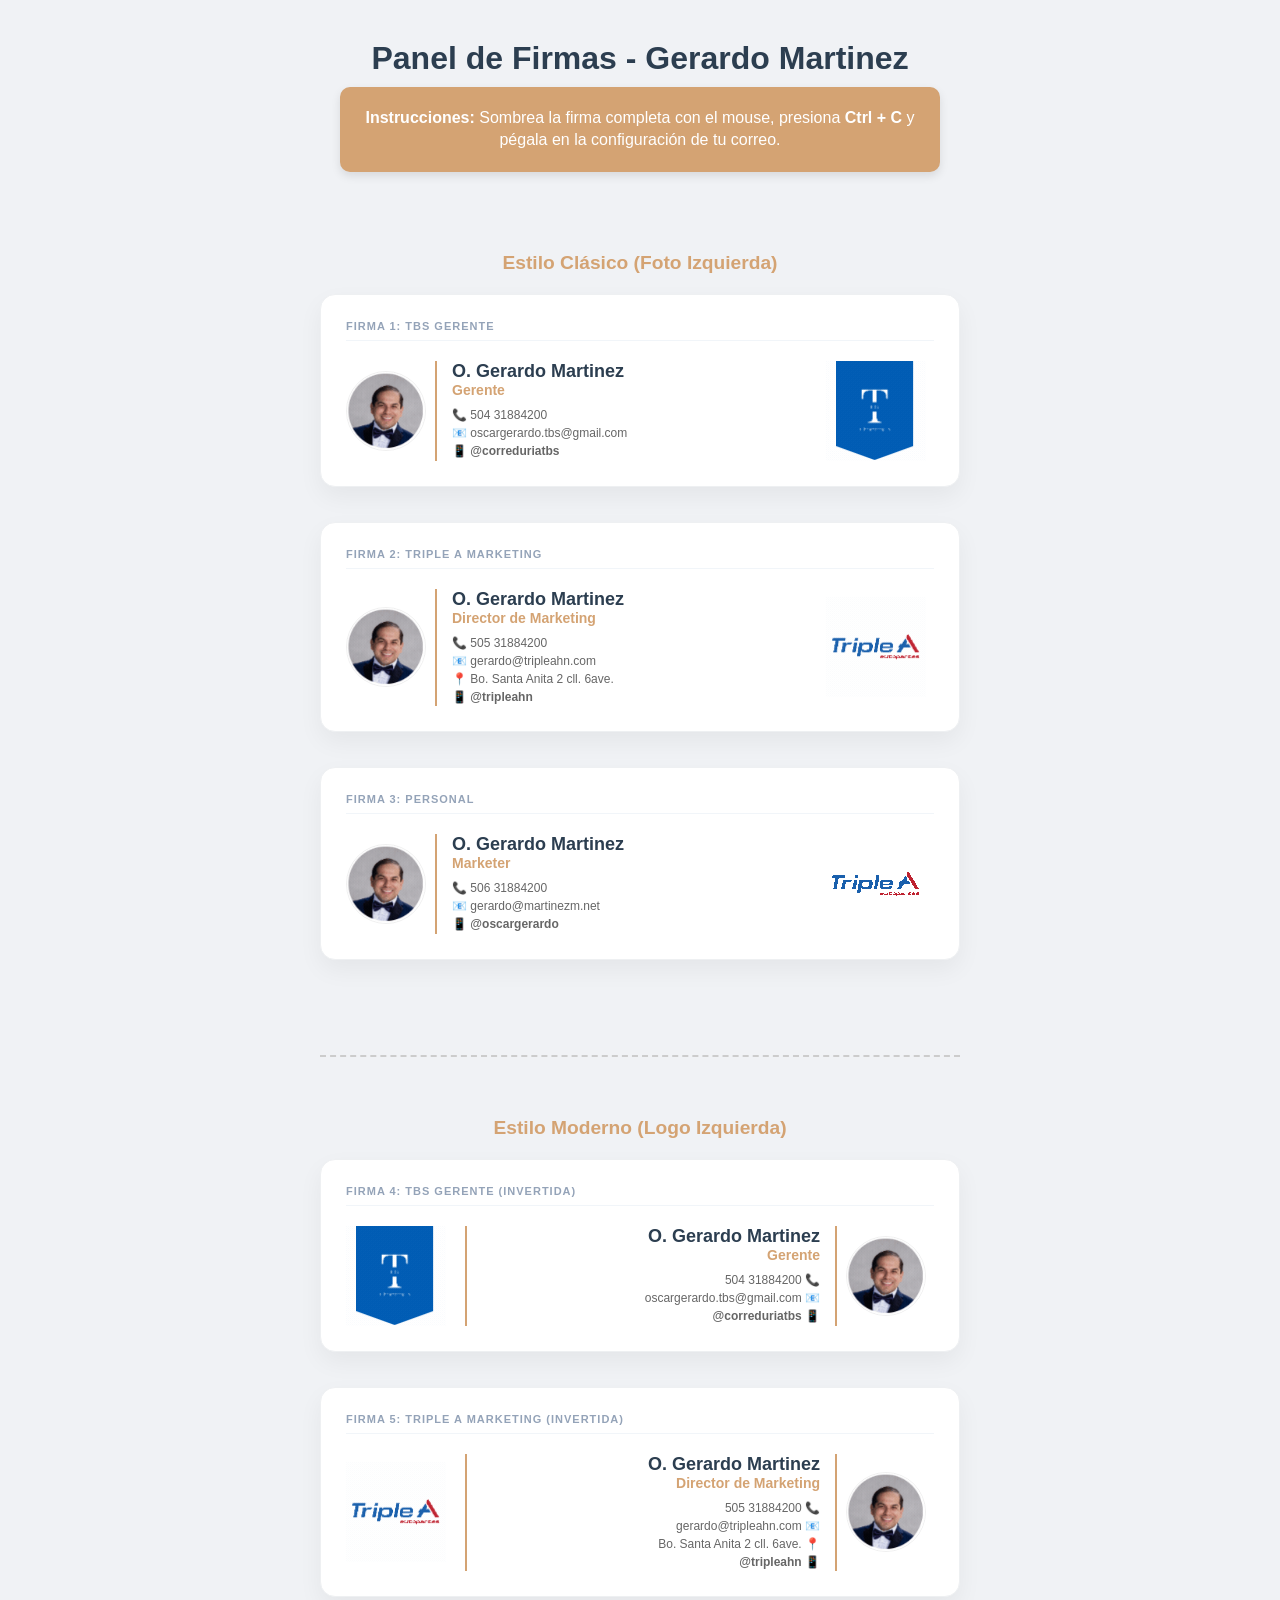
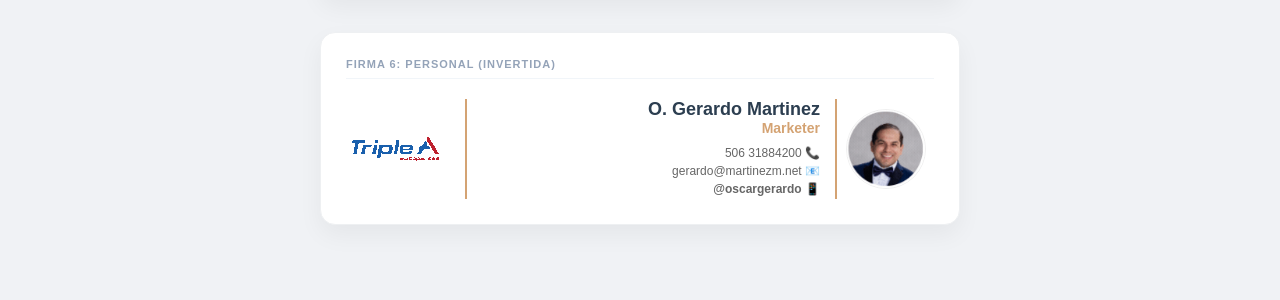
==== index.html @ 85046cb1 "estilos" ====
<!DOCTYPE html>
<html lang="es">
<head>
    <meta charset="UTF-8">
    <meta name="viewport" content="width=device-width, initial-scale=1.0">
    <title>Panel de Firmas - Gerardo Martinez</title>
    <link rel="stylesheet" href="styles/base.css">
</head>
<body>

    <h1>Panel de Firmas - Gerardo Martinez</h1>
    
    <div class="instrucciones">
        <strong>Instrucciones:</strong> Sombrea la firma completa con el mouse, presiona <b>Ctrl + C</b> y pégala en la configuración de tu correo.
    </div>

    <h2 style="text-align: center; color: #d4a373; margin-top: 40px;">Estilo Clásico (Foto Izquierda)</h2>

    <div class="firma-card">
        <span class="label">Firma 1: TBS Gerente</span>
        <table cellpadding="0" cellspacing="0" border="0" style="width: 580px; font-family: Arial, sans-serif; border-collapse: collapse;">
            <tr>
                <td width="90" valign="middle">
                    <img src="images/profileg.gif" width="80" height="80" alt="Perfil" style="display: block; border-radius: 50%; object-fit: cover;">
                </td>
                <td valign="middle" style="padding: 0 15px; border-left: 2px solid #d4a373;">
                    <div style="font-size: 18px; font-weight: bold; color: #2c3e50;">O. Gerardo Martinez</div>
                    <div style="font-size: 14px; color: #d4a373; font-weight: 600; margin-bottom: 8px;">Gerente</div>
                    <div style="font-size: 12px; line-height: 1.5; color: #666;">
                        <span style="color: #d4a373;">📞</span> 504 31884200<br>
                        <span style="color: #d4a373;">📧</span> <a href="mailto:oscargerardo.tbs@gmail.com" style="color: #666; text-decoration: none;">oscargerardo.tbs@gmail.com</a><br>
                        <span style="color: #d4a373;">📱</span> <b>@correduriatbs</b>
                    </div>
                </td>
                <td width="120" valign="middle" align="right">
                    <img src="images/tbslogo.gif" width="100" alt="Logo TBS" style="display: block; height: auto; margin-left: auto;">
                </td>
            </tr>
        </table>
    </div>

    <div class="firma-card">
        <span class="label">Firma 2: Triple A Marketing</span>
        <table cellpadding="0" cellspacing="0" border="0" style="width: 580px; font-family: Arial, sans-serif; border-collapse: collapse;">
            <tr>
                <td width="90" valign="middle">
                    <img src="images/profileg.gif" width="80" height="80" style="display: block; border-radius: 50%;">
                </td>
                <td valign="middle" style="padding: 0 15px; border-left: 2px solid #d4a373;">
                    <div style="font-size: 18px; font-weight: bold; color: #2c3e50;">O. Gerardo Martinez</div>
                    <div style="font-size: 14px; color: #d4a373; font-weight: 600; margin-bottom: 8px;">Director de Marketing</div>
                    <div style="font-size: 12px; line-height: 1.5; color: #666;">
                        <span style="color: #d4a373;">📞</span> 505 31884200<br>
                        <span style="color: #d4a373;">📧</span> <a href="mailto:gerardo@tripleahn.com" style="color: #666; text-decoration: none;">gerardo@tripleahn.com</a><br>
                        <span style="color: #d4a373;">📍</span> Bo. Santa Anita 2 cll. 6ave.<br>
                        <span style="color: #d4a373;">📱</span> <b>@tripleahn</b>
                    </div>
                </td>
                <td width="120" valign="middle" align="right">
                    <img src="images/triplealogo.gif" width="100" style="display: block; height: auto; margin-left: auto;">
                </td>
            </tr>
        </table>
    </div>

    <div class="firma-card">
        <span class="label">Firma 3: Personal</span>
        <table cellpadding="0" cellspacing="0" border="0" style="width: 580px; font-family: Arial, sans-serif; border-collapse: collapse;">
            <tr>
                <td width="90" valign="middle">
                    <img src="images/profileg.gif" width="80" height="80" style="display: block; border-radius: 50%;">
                </td>
                <td valign="middle" style="padding: 0 15px; border-left: 2px solid #d4a373;">
                    <div style="font-size: 18px; font-weight: bold; color: #2c3e50;">O. Gerardo Martinez</div>
                    <div style="font-size: 14px; color: #d4a373; font-weight: 600; margin-bottom: 8px;">Marketer</div>
                    <div style="font-size: 12px; line-height: 1.5; color: #666;">
                        <span style="color: #d4a373;">📞</span> 506 31884200<br>
                        <span style="color: #d4a373;">📧</span> <a href="mailto:gerardo@martinezm.net" style="color: #666; text-decoration: none;">gerardo@martinezm.net</a><br>
                        <span style="color: #d4a373;">📱</span> <b>@oscargerardo</b>
                    </div>
                </td>
                <td width="120" valign="middle" align="right">
                    <img src="images/triplea.gif" width="100" style="display: block; height: auto; margin-left: auto;">
                </td>
            </tr>
        </table>
    </div>

    <hr style="margin: 60px 0; border: 0; border-top: 2px dashed #ccc;">
    <h2 style="text-align: center; color: #d4a373;">Estilo Moderno (Logo Izquierda)</h2>

    <div class="firma-card">
        <span class="label">Firma 4: TBS Gerente (Invertida)</span>
        <table cellpadding="0" cellspacing="0" border="0" style="width: 580px; font-family: Arial, sans-serif; border-collapse: collapse;">
            <tr>
                <td width="120" valign="middle" align="left">
                    <img src="images/tbslogo.gif" width="100" alt="Logo TBS" style="display: block; height: auto;">
                </td>
                <td valign="middle" style="padding: 0 15px; border-left: 2px solid #d4a373; border-right: 2px solid #d4a373;">
                    <div style="font-size: 18px; font-weight: bold; color: #2c3e50; text-align: right;">O. Gerardo Martinez</div>
                    <div style="font-size: 14px; color: #d4a373; font-weight: 600; margin-bottom: 8px; text-align: right;">Gerente</div>
                    <div style="font-size: 12px; line-height: 1.5; color: #666; text-align: right;">
                        504 31884200 <span style="color: #d4a373;">📞</span><br>
                        <a href="mailto:oscargerardo.tbs@gmail.com" style="color: #666; text-decoration: none;">oscargerardo.tbs@gmail.com</a> <span style="color: #d4a373;">📧</span><br>
                        <b>@correduriatbs</b> <span style="color: #d4a373;">📱</span>
                    </div>
                </td>
                <td width="90" valign="middle" align="right">
                    <img src="images/profileg.gif" width="80" height="80" alt="Perfil" style="display: block; border-radius: 50%; object-fit: cover; margin-left: auto;">
                </td>
            </tr>
        </table>
    </div>

    <div class="firma-card">
        <span class="label">Firma 5: Triple A Marketing (Invertida)</span>
        <table cellpadding="0" cellspacing="0" border="0" style="width: 580px; font-family: Arial, sans-serif; border-collapse: collapse;">
            <tr>
                <td width="120" valign="middle" align="left">
                    <img src="images/triplealogo.gif" width="100" alt="Logo Triple A" style="display: block; height: auto;">
                </td>
                <td valign="middle" style="padding: 0 15px; border-left: 2px solid #d4a373; border-right: 2px solid #d4a373;">
                    <div style="font-size: 18px; font-weight: bold; color: #2c3e50; text-align: right;">O. Gerardo Martinez</div>
                    <div style="font-size: 14px; color: #d4a373; font-weight: 600; margin-bottom: 8px; text-align: right;">Director de Marketing</div>
                    <div style="font-size: 12px; line-height: 1.5; color: #666; text-align: right;">
                        505 31884200 <span style="color: #d4a373;">📞</span><br>
                        <a href="mailto:gerardo@tripleahn.com" style="color: #666; text-decoration: none;">gerardo@tripleahn.com</a> <span style="color: #d4a373;">📧</span><br>
                        Bo. Santa Anita 2 cll. 6ave. <span style="color: #d4a373;">📍</span><br>
                        <b>@tripleahn</b> <span style="color: #d4a373;">📱</span>
                    </div>
                </td>
                <td width="90" valign="middle" align="right">
                    <img src="images/profileg.gif" width="80" height="80" style="display: block; border-radius: 50%; margin-left: auto;">
                </td>
            </tr>
        </table>
    </div>

    <div class="firma-card">
        <span class="label">Firma 6: Personal (Invertida)</span>
        <table cellpadding="0" cellspacing="0" border="0" style="width: 580px; font-family: Arial, sans-serif; border-collapse: collapse;">
            <tr>
                <td width="120" valign="middle" align="left">
                    <img src="images/triplea.gif" width="100" alt="Logo Personal" style="display: block; height: auto;">
                </td>
                <td valign="middle" style="padding: 0 15px; border-left: 2px solid #d4a373; border-right: 2px solid #d4a373;">
                    <div style="font-size: 18px; font-weight: bold; color: #2c3e50; text-align: right;">O. Gerardo Martinez</div>
                    <div style="font-size: 14px; color: #d4a373; font-weight: 600; margin-bottom: 8px; text-align: right;">Marketer</div>
                    <div style="font-size: 12px; line-height: 1.5; color: #666; text-align: right;">
                        506 31884200 <span style="color: #d4a373;">📞</span><br>
                        <a href="mailto:gerardo@martinezm.net" style="color: #666; text-decoration: none;">gerardo@martinezm.net</a> <span style="color: #d4a373;">📧</span><br>
                        <b>@oscargerardo</b> <span style="color: #d4a373;">📱</span>
                    </div>
                </td>
                <td width="90" valign="middle" align="right">
                    <img src="images/profileg.gif" width="80" height="80" style="display: block; border-radius: 50%; margin-left: auto;">
                </td>
            </tr>
        </table>
    </div>

</body>
</html>
---- styles/base.css ----
/* 1. Reset Global */
* {
    box-sizing: border-box;
    margin: 0;
    padding: 0;
}

body {
    font-family: 'Segoe UI', Arial, sans-serif;
    background-color: #f0f2f5;
    padding: 40px 20px;
    display: flex;
    flex-direction: column;
    align-items: center;
    color: #333;
}

h1 {
    color: #2c3e50;
    margin-bottom: 10px;
    text-align: center;
}

h2 {
    font-size: 1.2rem;
    margin-bottom: 20px;
}

.instrucciones {
    background: #d4a373;
    color: white;
    padding: 20px;
    border-radius: 10px;
    margin-bottom: 40px;
    max-width: 600px;
    text-align: center;
    box-shadow: 0 4px 10px rgba(0,0,0,0.1);
    line-height: 1.4;
}

/* 2. Tarjeta Contenedora de Firmas */
.firma-card {
    background: white;
    padding: 25px;
    margin-bottom: 35px;
    border-radius: 15px;
    box-shadow: 0 10px 25px rgba(0,0,0,0.05);
    border: 1px solid #eef0f2;
    
    /* Ancho ideal para que las tablas de 580px respiren */
    width: 100%;
    max-width: 640px; 
    
    display: flex;
    flex-direction: column;
    overflow: hidden; /* Evita que los logos se salgan visualmente */
}

.label {
    font-size: 11px;
    color: #94a3b8;
    margin-bottom: 20px;
    display: block;
    font-weight: 800;
    text-transform: uppercase;
    letter-spacing: 1px;
    border-bottom: 1px solid #f1f5f9;
    padding-bottom: 8px;
    width: 100%;
}

/* 3. Estilos para Imágenes (Vista previa en Navegador) */
img {
    max-width: 100%;
    height: auto;
}

/* Forzar que la foto de perfil sea redonda en el panel */
img[src*="profileg"] {
    border-radius: 50%;
    object-fit: cover;
    border: 1px solid #f0f0f0;
}

/* Estilo para los enlaces de la firma */
a {
    color: #666;
    text-decoration: none;
    transition: color 0.2s;
}

a:hover {
    color: #d4a373 !important;
}

/* Separador estético entre estilos */
hr {
    width: 100%;
    max-width: 640px;
}
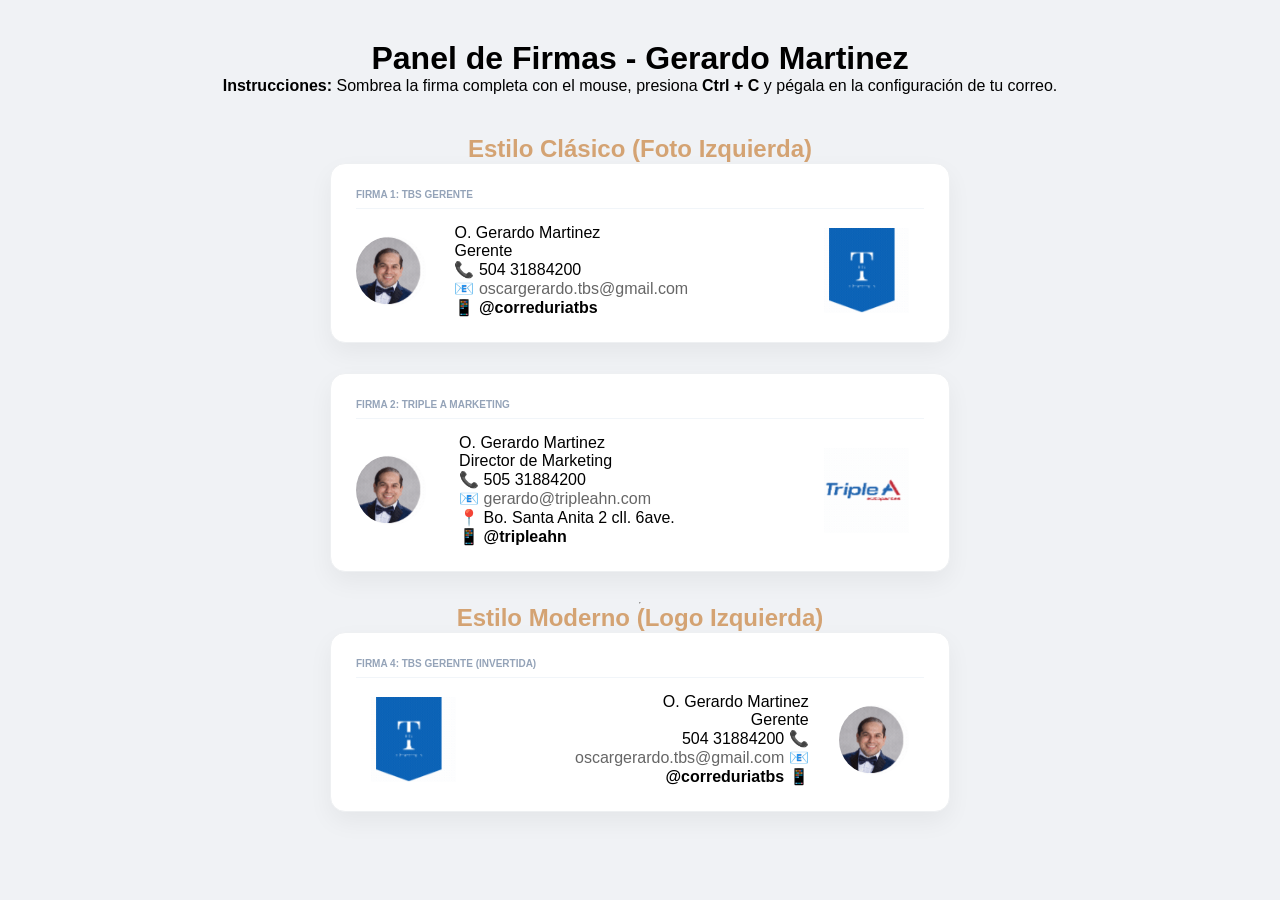
==== commit c0d10a0d: "." ====
--- a/index.html
+++ b/index.html
@@ -18,22 +18,22 @@
 
     <div class="firma-card">
         <span class="label">Firma 1: TBS Gerente</span>
-        <table cellpadding="0" cellspacing="0" border="0" style="width: 580px; font-family: Arial, sans-serif; border-collapse: collapse;">
+        <table cellpadding="0" cellspacing="0" border="0" class="firma-tabla">
             <tr>
-                <td width="90" valign="middle">
-                    <img src="images/profileg.gif" width="80" height="80" alt="Perfil" style="display: block; border-radius: 50%; object-fit: cover;">
+                <td class="celda-perfil" valign="middle">
+                    <img src="images/profileg.gif" alt="Perfil" class="img-perfil">
                 </td>
-                <td valign="middle" style="padding: 0 15px; border-left: 2px solid #d4a373;">
-                    <div style="font-size: 18px; font-weight: bold; color: #2c3e50;">O. Gerardo Martinez</div>
-                    <div style="font-size: 14px; color: #d4a373; font-weight: 600; margin-bottom: 8px;">Gerente</div>
-                    <div style="font-size: 12px; line-height: 1.5; color: #666;">
-                        <span style="color: #d4a373;">📞</span> 504 31884200<br>
-                        <span style="color: #d4a373;">📧</span> <a href="mailto:oscargerardo.tbs@gmail.com" style="color: #666; text-decoration: none;">oscargerardo.tbs@gmail.com</a><br>
-                        <span style="color: #d4a373;">📱</span> <b>@correduriatbs</b>
+                <td class="celda-info" valign="middle">
+                    <div class="nombre">O. Gerardo Martinez</div>
+                    <div class="cargo">Gerente</div>
+                    <div class="datos">
+                        <span class="icono">📞</span> 504 31884200<br>
+                        <span class="icono">📧</span> <a href="mailto:oscargerardo.tbs@gmail.com">oscargerardo.tbs@gmail.com</a><br>
+                        <span class="icono">📱</span> <b>@correduriatbs</b>
                     </div>
                 </td>
-                <td width="120" valign="middle" align="right">
-                    <img src="images/tbslogo.gif" width="100" alt="Logo TBS" style="display: block; height: auto; margin-left: auto;">
+                <td class="celda-logo" valign="middle" align="right">
+                    <img src="images/tbslogo.gif" alt="Logo TBS" class="img-logo">
                 </td>
             </tr>
         </table>
@@ -41,119 +41,50 @@
 
     <div class="firma-card">
         <span class="label">Firma 2: Triple A Marketing</span>
-        <table cellpadding="0" cellspacing="0" border="0" style="width: 580px; font-family: Arial, sans-serif; border-collapse: collapse;">
+        <table cellpadding="0" cellspacing="0" border="0" class="firma-tabla">
             <tr>
-                <td width="90" valign="middle">
-                    <img src="images/profileg.gif" width="80" height="80" style="display: block; border-radius: 50%;">
+                <td class="celda-perfil" valign="middle">
+                    <img src="images/profileg.gif" alt="Perfil" class="img-perfil">
                 </td>
-                <td valign="middle" style="padding: 0 15px; border-left: 2px solid #d4a373;">
-                    <div style="font-size: 18px; font-weight: bold; color: #2c3e50;">O. Gerardo Martinez</div>
-                    <div style="font-size: 14px; color: #d4a373; font-weight: 600; margin-bottom: 8px;">Director de Marketing</div>
-                    <div style="font-size: 12px; line-height: 1.5; color: #666;">
-                        <span style="color: #d4a373;">📞</span> 505 31884200<br>
-                        <span style="color: #d4a373;">📧</span> <a href="mailto:gerardo@tripleahn.com" style="color: #666; text-decoration: none;">gerardo@tripleahn.com</a><br>
-                        <span style="color: #d4a373;">📍</span> Bo. Santa Anita 2 cll. 6ave.<br>
-                        <span style="color: #d4a373;">📱</span> <b>@tripleahn</b>
+                <td class="celda-info" valign="middle">
+                    <div class="nombre">O. Gerardo Martinez</div>
+                    <div class="cargo">Director de Marketing</div>
+                    <div class="datos">
+                        <span class="icono">📞</span> 505 31884200<br>
+                        <span class="icono">📧</span> <a href="mailto:gerardo@tripleahn.com">gerardo@tripleahn.com</a><br>
+                        <span class="icono">📍</span> Bo. Santa Anita 2 cll. 6ave.<br>
+                        <span class="icono">📱</span> <b>@tripleahn</b>
                     </div>
                 </td>
-                <td width="120" valign="middle" align="right">
-                    <img src="images/triplealogo.gif" width="100" style="display: block; height: auto; margin-left: auto;">
+                <td class="celda-logo" valign="middle" align="right">
+                    <img src="images/triplealogo.gif" alt="Logo" class="img-logo">
                 </td>
             </tr>
         </table>
     </div>
 
-    <div class="firma-card">
-        <span class="label">Firma 3: Personal</span>
-        <table cellpadding="0" cellspacing="0" border="0" style="width: 580px; font-family: Arial, sans-serif; border-collapse: collapse;">
-            <tr>
-                <td width="90" valign="middle">
-                    <img src="images/profileg.gif" width="80" height="80" style="display: block; border-radius: 50%;">
-                </td>
-                <td valign="middle" style="padding: 0 15px; border-left: 2px solid #d4a373;">
-                    <div style="font-size: 18px; font-weight: bold; color: #2c3e50;">O. Gerardo Martinez</div>
-                    <div style="font-size: 14px; color: #d4a373; font-weight: 600; margin-bottom: 8px;">Marketer</div>
-                    <div style="font-size: 12px; line-height: 1.5; color: #666;">
-                        <span style="color: #d4a373;">📞</span> 506 31884200<br>
-                        <span style="color: #d4a373;">📧</span> <a href="mailto:gerardo@martinezm.net" style="color: #666; text-decoration: none;">gerardo@martinezm.net</a><br>
-                        <span style="color: #d4a373;">📱</span> <b>@oscargerardo</b>
-                    </div>
-                </td>
-                <td width="120" valign="middle" align="right">
-                    <img src="images/triplea.gif" width="100" style="display: block; height: auto; margin-left: auto;">
-                </td>
-            </tr>
-        </table>
-    </div>
+    <hr>
 
-    <hr style="margin: 60px 0; border: 0; border-top: 2px dashed #ccc;">
     <h2 style="text-align: center; color: #d4a373;">Estilo Moderno (Logo Izquierda)</h2>
 
     <div class="firma-card">
         <span class="label">Firma 4: TBS Gerente (Invertida)</span>
-        <table cellpadding="0" cellspacing="0" border="0" style="width: 580px; font-family: Arial, sans-serif; border-collapse: collapse;">
+        <table cellpadding="0" cellspacing="0" border="0" class="firma-tabla">
             <tr>
-                <td width="120" valign="middle" align="left">
-                    <img src="images/tbslogo.gif" width="100" alt="Logo TBS" style="display: block; height: auto;">
+                <td class="celda-logo-inv" valign="middle" align="left">
+                    <img src="images/tbslogo.gif" alt="Logo TBS" class="img-logo">
                 </td>
-                <td valign="middle" style="padding: 0 15px; border-left: 2px solid #d4a373; border-right: 2px solid #d4a373;">
-                    <div style="font-size: 18px; font-weight: bold; color: #2c3e50; text-align: right;">O. Gerardo Martinez</div>
-                    <div style="font-size: 14px; color: #d4a373; font-weight: 600; margin-bottom: 8px; text-align: right;">Gerente</div>
-                    <div style="font-size: 12px; line-height: 1.5; color: #666; text-align: right;">
-                        504 31884200 <span style="color: #d4a373;">📞</span><br>
-                        <a href="mailto:oscargerardo.tbs@gmail.com" style="color: #666; text-decoration: none;">oscargerardo.tbs@gmail.com</a> <span style="color: #d4a373;">📧</span><br>
-                        <b>@correduriatbs</b> <span style="color: #d4a373;">📱</span>
+                <td class="celda-info-inv" valign="middle">
+                    <div class="nombre" style="text-align: right;">O. Gerardo Martinez</div>
+                    <div class="cargo" style="text-align: right;">Gerente</div>
+                    <div class="datos" style="text-align: right;">
+                        504 31884200 <span class="icono">📞</span><br>
+                        <a href="mailto:oscargerardo.tbs@gmail.com">oscargerardo.tbs@gmail.com</a> <span class="icono">📧</span><br>
+                        <b>@correduriatbs</b> <span class="icono">📱</span>
                     </div>
                 </td>
-                <td width="90" valign="middle" align="right">
-                    <img src="images/profileg.gif" width="80" height="80" alt="Perfil" style="display: block; border-radius: 50%; object-fit: cover; margin-left: auto;">
-                </td>
-            </tr>
-        </table>
-    </div>
-
-    <div class="firma-card">
-        <span class="label">Firma 5: Triple A Marketing (Invertida)</span>
-        <table cellpadding="0" cellspacing="0" border="0" style="width: 580px; font-family: Arial, sans-serif; border-collapse: collapse;">
-            <tr>
-                <td width="120" valign="middle" align="left">
-                    <img src="images/triplealogo.gif" width="100" alt="Logo Triple A" style="display: block; height: auto;">
-                </td>
-                <td valign="middle" style="padding: 0 15px; border-left: 2px solid #d4a373; border-right: 2px solid #d4a373;">
-                    <div style="font-size: 18px; font-weight: bold; color: #2c3e50; text-align: right;">O. Gerardo Martinez</div>
-                    <div style="font-size: 14px; color: #d4a373; font-weight: 600; margin-bottom: 8px; text-align: right;">Director de Marketing</div>
-                    <div style="font-size: 12px; line-height: 1.5; color: #666; text-align: right;">
-                        505 31884200 <span style="color: #d4a373;">📞</span><br>
-                        <a href="mailto:gerardo@tripleahn.com" style="color: #666; text-decoration: none;">gerardo@tripleahn.com</a> <span style="color: #d4a373;">📧</span><br>
-                        Bo. Santa Anita 2 cll. 6ave. <span style="color: #d4a373;">📍</span><br>
-                        <b>@tripleahn</b> <span style="color: #d4a373;">📱</span>
-                    </div>
-                </td>
-                <td width="90" valign="middle" align="right">
-                    <img src="images/profileg.gif" width="80" height="80" style="display: block; border-radius: 50%; margin-left: auto;">
-                </td>
-            </tr>
-        </table>
-    </div>
-
-    <div class="firma-card">
-        <span class="label">Firma 6: Personal (Invertida)</span>
-        <table cellpadding="0" cellspacing="0" border="0" style="width: 580px; font-family: Arial, sans-serif; border-collapse: collapse;">
-            <tr>
-                <td width="120" valign="middle" align="left">
-                    <img src="images/triplea.gif" width="100" alt="Logo Personal" style="display: block; height: auto;">
-                </td>
-                <td valign="middle" style="padding: 0 15px; border-left: 2px solid #d4a373; border-right: 2px solid #d4a373;">
-                    <div style="font-size: 18px; font-weight: bold; color: #2c3e50; text-align: right;">O. Gerardo Martinez</div>
-                    <div style="font-size: 14px; color: #d4a373; font-weight: 600; margin-bottom: 8px; text-align: right;">Marketer</div>
-                    <div style="font-size: 12px; line-height: 1.5; color: #666; text-align: right;">
-                        506 31884200 <span style="color: #d4a373;">📞</span><br>
-                        <a href="mailto:gerardo@martinezm.net" style="color: #666; text-decoration: none;">gerardo@martinezm.net</a> <span style="color: #d4a373;">📧</span><br>
-                        <b>@oscargerardo</b> <span style="color: #d4a373;">📱</span>
-                    </div>
-                </td>
-                <td width="90" valign="middle" align="right">
-                    <img src="images/profileg.gif" width="80" height="80" style="display: block; border-radius: 50%; margin-left: auto;">
+                <td class="celda-perfil-inv" valign="middle" align="right">
+                    <img src="images/profileg.gif" alt="Perfil" class="img-perfil">
                 </td>
             </tr>
         </table>
--- a/styles/base.css
+++ b/styles/base.css
@@ -1,4 +1,4 @@
-/* 1. Reset Global */
+/* 1. Reset y Base */
 * {
     box-sizing: border-box;
     margin: 0;
@@ -12,89 +12,77 @@
     display: flex;
     flex-direction: column;
     align-items: center;
-    color: #333;
 }
 
-h1 {
-    color: #2c3e50;
-    margin-bottom: 10px;
-    text-align: center;
-}
-
-h2 {
-    font-size: 1.2rem;
-    margin-bottom: 20px;
-}
-
-.instrucciones {
-    background: #d4a373;
-    color: white;
-    padding: 20px;
-    border-radius: 10px;
-    margin-bottom: 40px;
-    max-width: 600px;
-    text-align: center;
-    box-shadow: 0 4px 10px rgba(0,0,0,0.1);
-    line-height: 1.4;
-}
-
-/* 2. Tarjeta Contenedora de Firmas */
+/* 2. Tarjeta Contenedora */
 .firma-card {
     background: white;
-    padding: 25px;
-    margin-bottom: 35px;
+    padding: 25px; /* Espacio interno de la tarjeta */
+    margin-bottom: 30px;
     border-radius: 15px;
     box-shadow: 0 10px 25px rgba(0,0,0,0.05);
     border: 1px solid #eef0f2;
-    
-    /* Ancho ideal para que las tablas de 580px respiren */
     width: 100%;
-    max-width: 640px; 
-    
-    display: flex;
-    flex-direction: column;
-    overflow: hidden; /* Evita que los logos se salgan visualmente */
+    max-width: 620px;
+    overflow: hidden;
 }
 
+/* 3. Ajuste de la Tabla y Movimiento de Logos */
+.firma-card table {
+    width: 100% !important;
+    max-width: 100% !important;
+    border-collapse: collapse;
+}
+
+/* ESTO MUEVE LOS LOGOS HACIA ADENTRO */
+
+/* Firma Clásica: Empuja la Foto (Izquierda) hacia la derecha */
+.firma-card td[width="90"] {
+    padding-left: 15px !important; 
+}
+
+/* Firma Clásica: Empuja el Logo (Derecha) hacia la izquierda */
+.firma-card td[align="right"] {
+    padding-right: 15px !important; 
+}
+
+/* Firma Invertida: Empuja el Logo (Izquierda) hacia la derecha */
+.firma-card td[align="left"] {
+    padding-left: 15px !important; 
+}
+
+/* 4. Control de Imágenes */
+img {
+    display: block;
+    height: auto;
+}
+
+/* Foto de Perfil */
+img[src*="profileg"] {
+    width: 70px !important;
+    height: 70px !important;
+    border-radius: 50%;
+    object-fit: cover;
+}
+
+/* Logos de Empresa */
+img[src*="logo"], img[src*="triplea"] {
+    max-width: 85px !important;
+}
+
+/* 5. Estética de Texto */
 .label {
-    font-size: 11px;
+    font-size: 10px;
     color: #94a3b8;
-    margin-bottom: 20px;
+    margin-bottom: 15px;
     display: block;
     font-weight: 800;
     text-transform: uppercase;
-    letter-spacing: 1px;
     border-bottom: 1px solid #f1f5f9;
     padding-bottom: 8px;
-    width: 100%;
 }
 
-/* 3. Estilos para Imágenes (Vista previa en Navegador) */
-img {
-    max-width: 100%;
-    height: auto;
-}
-
-/* Forzar que la foto de perfil sea redonda en el panel */
-img[src*="profileg"] {
-    border-radius: 50%;
-    object-fit: cover;
-    border: 1px solid #f0f0f0;
-}
-
-/* Estilo para los enlaces de la firma */
 a {
+    text-decoration: none;
     color: #666;
-    text-decoration: none;
-    transition: color 0.2s;
-}
-
-a:hover {
-    color: #d4a373 !important;
-}
-
-/* Separador estético entre estilos */
-hr {
-    width: 100%;
-    max-width: 640px;
 }
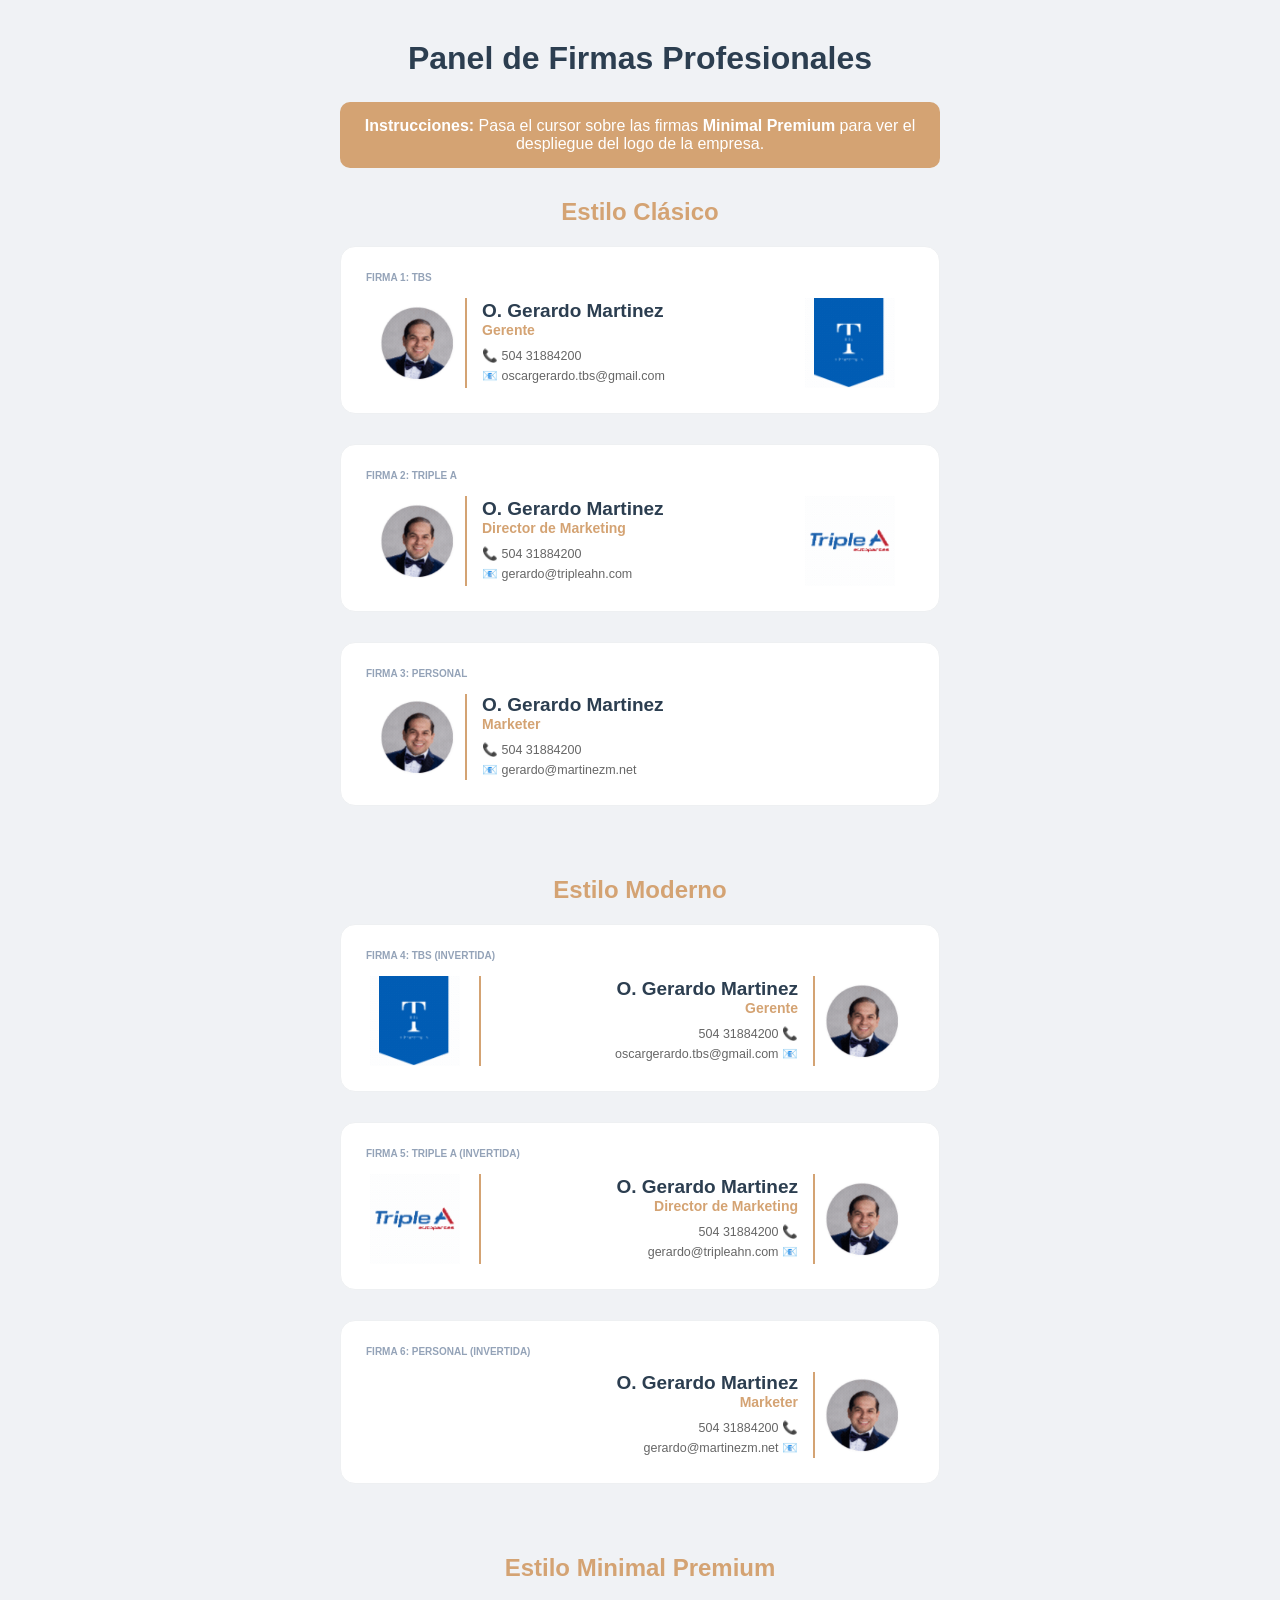
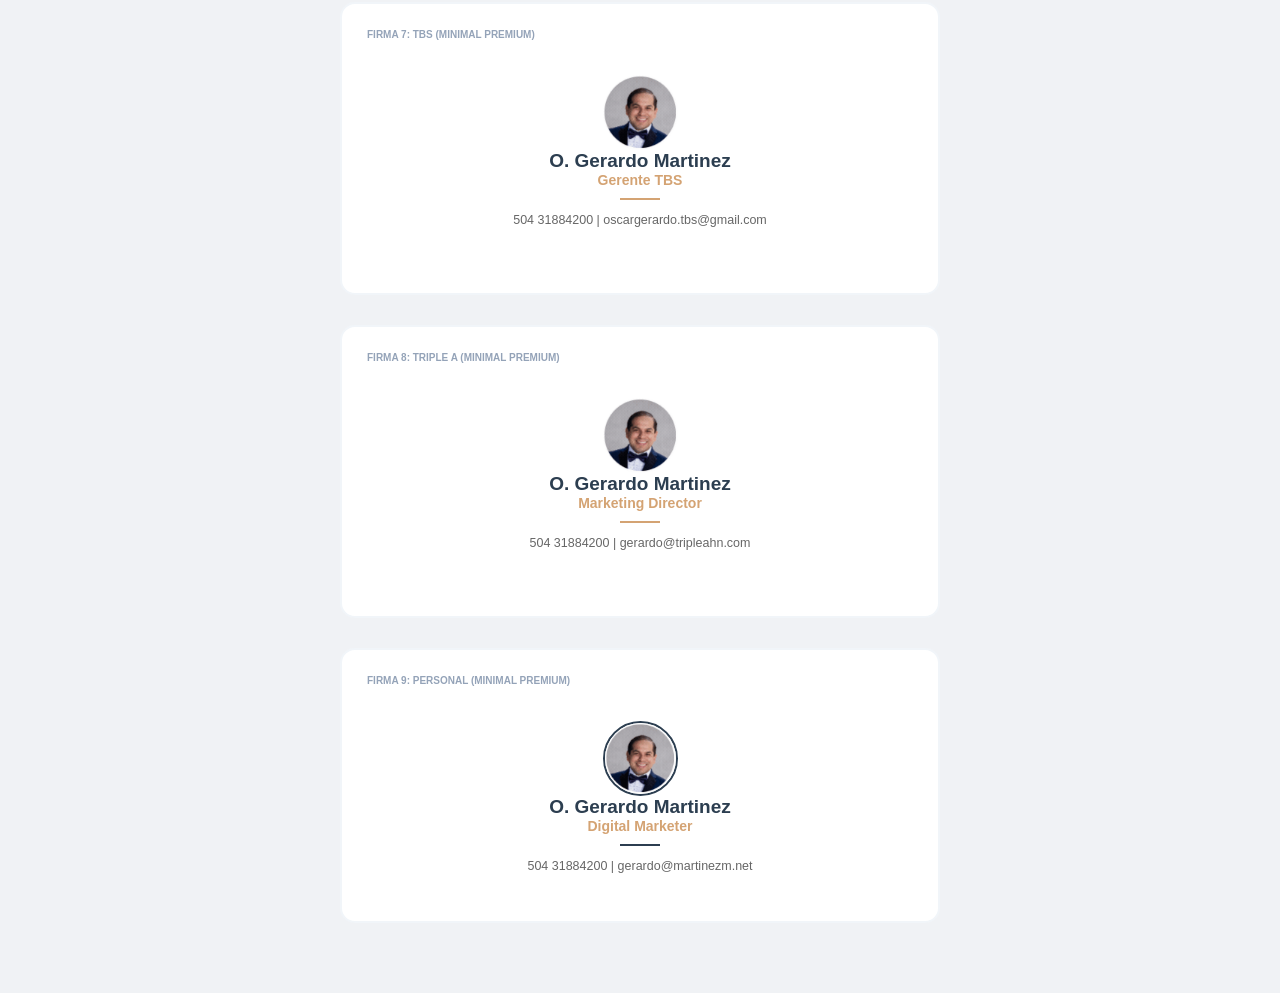
==== commit efbb1817: "." ====
--- a/index.html
+++ b/index.html
@@ -8,84 +8,151 @@
 </head>
 <body>
 
-    <h1>Panel de Firmas - Gerardo Martinez</h1>
+    <h1 style="color: #2c3e50; margin-bottom: 25px;">Panel de Firmas Profesionales</h1>
     
-    <div class="instrucciones">
-        <strong>Instrucciones:</strong> Sombrea la firma completa con el mouse, presiona <b>Ctrl + C</b> y pégala en la configuración de tu correo.
+    <div style="background: #d4a373; color: white; padding: 15px; border-radius: 10px; margin-bottom: 30px; text-align: center; max-width: 600px;">
+        <strong>Instrucciones:</strong> Pasa el cursor sobre las firmas <strong>Minimal Premium</strong> para ver el despliegue del logo de la empresa.
     </div>
 
-    <h2 style="text-align: center; color: #d4a373; margin-top: 40px;">Estilo Clásico (Foto Izquierda)</h2>
+    <h2 style="color: #d4a373; margin-bottom: 20px;">Estilo Clásico</h2>
 
     <div class="firma-card">
-        <span class="label">Firma 1: TBS Gerente</span>
-        <table cellpadding="0" cellspacing="0" border="0" class="firma-tabla">
+        <span class="label">Firma 1: TBS</span>
+        <table class="firma-tabla">
             <tr>
-                <td class="celda-perfil" valign="middle">
-                    <img src="images/profileg.gif" alt="Perfil" class="img-perfil">
-                </td>
-                <td class="celda-info" valign="middle">
+                <td class="celda-perfil"><img src="images/profileg.gif" class="img-perfil"></td>
+                <td class="celda-info">
                     <div class="nombre">O. Gerardo Martinez</div>
                     <div class="cargo">Gerente</div>
-                    <div class="datos">
-                        <span class="icono">📞</span> 504 31884200<br>
-                        <span class="icono">📧</span> <a href="mailto:oscargerardo.tbs@gmail.com">oscargerardo.tbs@gmail.com</a><br>
-                        <span class="icono">📱</span> <b>@correduriatbs</b>
-                    </div>
+                    <div class="datos">📞 504 31884200<br>📧 oscargerardo.tbs@gmail.com</div>
                 </td>
-                <td class="celda-logo" valign="middle" align="right">
-                    <img src="images/tbslogo.gif" alt="Logo TBS" class="img-logo">
+                <td class="celda-logo" align="right"><img src="images/tbslogo.gif" class="img-logo"></td>
+            </tr>
+        </table>
+    </div>
+
+    <div class="firma-card">
+        <span class="label">Firma 2: Triple A</span>
+        <table class="firma-tabla">
+            <tr>
+                <td class="celda-perfil"><img src="images/profileg.gif" class="img-perfil"></td>
+                <td class="celda-info">
+                    <div class="nombre">O. Gerardo Martinez</div>
+                    <div class="cargo">Director de Marketing</div>
+                    <div class="datos">📞 504 31884200<br>📧 gerardo@tripleahn.com</div>
+                </td>
+                <td class="celda-logo" align="right"><img src="images/triplealogo.gif" class="img-logo"></td>
+            </tr>
+        </table>
+    </div>
+
+    <div class="firma-card">
+        <span class="label">Firma 3: Personal</span>
+        <table class="firma-tabla">
+            <tr>
+                <td class="celda-perfil"><img src="images/profileg.gif" class="img-perfil"></td>
+                <td class="celda-info" style="border-right: none;">
+                    <div class="nombre">O. Gerardo Martinez</div>
+                    <div class="cargo">Marketer</div>
+                    <div class="datos">📞 504 31884200<br>📧 gerardo@martinezm.net</div>
+                </td>
+                <td width="40"></td>
+            </tr>
+        </table>
+    </div>
+
+    <h2 style="color: #d4a373; margin-top: 40px; margin-bottom: 20px;">Estilo Moderno</h2>
+
+    <div class="firma-card">
+        <span class="label">Firma 4: TBS (Invertida)</span>
+        <table class="firma-tabla">
+            <tr>
+                <td class="celda-logo" align="left"><img src="images/tbslogo.gif" class="img-logo"></td>
+                <td class="celda-info-inv" align="right">
+                    <div class="nombre">O. Gerardo Martinez</div>
+                    <div class="cargo">Gerente</div>
+                    <div class="datos">504 31884200 📞<br>oscargerardo.tbs@gmail.com 📧</div>
+                </td>
+                <td class="celda-perfil" align="right"><img src="images/profileg.gif" class="img-perfil"></td>
+            </tr>
+        </table>
+    </div>
+
+    <div class="firma-card">
+        <span class="label">Firma 5: Triple A (Invertida)</span>
+        <table class="firma-tabla">
+            <tr>
+                <td class="celda-logo" align="left"><img src="images/triplealogo.gif" class="img-logo"></td>
+                <td class="celda-info-inv" align="right">
+                    <div class="nombre">O. Gerardo Martinez</div>
+                    <div class="cargo">Director de Marketing</div>
+                    <div class="datos">504 31884200 📞<br>gerardo@tripleahn.com 📧</div>
+                </td>
+                <td class="celda-perfil" align="right"><img src="images/profileg.gif" class="img-perfil"></td>
+            </tr>
+        </table>
+    </div>
+
+    <div class="firma-card">
+        <span class="label">Firma 6: Personal (Invertida)</span>
+        <table class="firma-tabla">
+            <tr>
+                <td width="40"></td>
+                <td class="celda-info" style="border-left: none; border-right: 2px solid #d4a373; padding-right: 15px;" align="right">
+                    <div class="nombre">O. Gerardo Martinez</div>
+                    <div class="cargo">Marketer</div>
+                    <div class="datos">504 31884200 📞<br>gerardo@martinezm.net 📧</div>
+                </td>
+                <td class="celda-perfil" align="right"><img src="images/profileg.gif" class="img-perfil"></td>
+            </tr>
+        </table>
+    </div>
+
+    <h2 style="color: #d4a373; margin-top: 40px; margin-bottom: 20px;">Estilo Minimal Premium</h2>
+
+    <div class="firma-card card-minimal">
+        <span class="label">Firma 7: TBS (Minimal Premium)</span>
+        <table class="firma-tabla">
+            <tr>
+                <td class="celda-minimalista">
+                    <img src="images/profileg.gif" class="img-perfil" style="margin: 0 auto;">
+                    <div class="nombre">O. Gerardo Martinez</div>
+                    <div class="cargo">Gerente TBS</div>
+                    <div class="linea-decorativa"></div>
+                    <div class="datos">504 31884200  |  oscargerardo.tbs@gmail.com</div>
+                    <img src="images/tbslogo.gif" class="logo-desplegable">
                 </td>
             </tr>
         </table>
     </div>
 
-    <div class="firma-card">
-        <span class="label">Firma 2: Triple A Marketing</span>
-        <table cellpadding="0" cellspacing="0" border="0" class="firma-tabla">
+    <div class="firma-card card-minimal">
+        <span class="label">Firma 8: Triple A (Minimal Premium)</span>
+        <table class="firma-tabla">
             <tr>
-                <td class="celda-perfil" valign="middle">
-                    <img src="images/profileg.gif" alt="Perfil" class="img-perfil">
-                </td>
-                <td class="celda-info" valign="middle">
+                <td class="celda-minimalista">
+                    <img src="images/profileg.gif" class="img-perfil" style="margin: 0 auto;">
                     <div class="nombre">O. Gerardo Martinez</div>
-                    <div class="cargo">Director de Marketing</div>
-                    <div class="datos">
-                        <span class="icono">📞</span> 505 31884200<br>
-                        <span class="icono">📧</span> <a href="mailto:gerardo@tripleahn.com">gerardo@tripleahn.com</a><br>
-                        <span class="icono">📍</span> Bo. Santa Anita 2 cll. 6ave.<br>
-                        <span class="icono">📱</span> <b>@tripleahn</b>
-                    </div>
-                </td>
-                <td class="celda-logo" valign="middle" align="right">
-                    <img src="images/triplealogo.gif" alt="Logo" class="img-logo">
+                    <div class="cargo">Marketing Director</div>
+                    <div class="linea-decorativa"></div>
+                    <div class="datos">504 31884200  |  gerardo@tripleahn.com</div>
+                    <img src="images/triplealogo.gif" class="logo-desplegable">
                 </td>
             </tr>
         </table>
     </div>
 
-    <hr>
-
-    <h2 style="text-align: center; color: #d4a373;">Estilo Moderno (Logo Izquierda)</h2>
-
-    <div class="firma-card">
-        <span class="label">Firma 4: TBS Gerente (Invertida)</span>
-        <table cellpadding="0" cellspacing="0" border="0" class="firma-tabla">
+    <div class="firma-card card-minimal">
+        <span class="label">Firma 9: Personal (Minimal Premium)</span>
+        <table class="firma-tabla">
             <tr>
-                <td class="celda-logo-inv" valign="middle" align="left">
-                    <img src="images/tbslogo.gif" alt="Logo TBS" class="img-logo">
-                </td>
-                <td class="celda-info-inv" valign="middle">
-                    <div class="nombre" style="text-align: right;">O. Gerardo Martinez</div>
-                    <div class="cargo" style="text-align: right;">Gerente</div>
-                    <div class="datos" style="text-align: right;">
-                        504 31884200 <span class="icono">📞</span><br>
-                        <a href="mailto:oscargerardo.tbs@gmail.com">oscargerardo.tbs@gmail.com</a> <span class="icono">📧</span><br>
-                        <b>@correduriatbs</b> <span class="icono">📱</span>
-                    </div>
-                </td>
-                <td class="celda-perfil-inv" valign="middle" align="right">
-                    <img src="images/profileg.gif" alt="Perfil" class="img-perfil">
-                </td>
+                <td class="celda-minimalista">
+                    <img src="images/profileg.gif" class="img-perfil" style="margin: 0 auto; border: 2px solid #2c3e50;">
+                    <div class="nombre">O. Gerardo Martinez</div>
+                    <div class="cargo">Digital Marketer</div>
+                    <div class="linea-decorativa" style="background: #2c3e50;"></div>
+                    <div class="datos">504 31884200  |  gerardo@martinezm.net</div>
+                    </td>
             </tr>
         </table>
     </div>
--- a/styles/base.css
+++ b/styles/base.css
@@ -14,75 +14,75 @@
     align-items: center;
 }
 
-/* 2. Tarjeta Contenedora */
+/* 2. Tarjetas Estándar */
 .firma-card {
     background: white;
-    padding: 25px; /* Espacio interno de la tarjeta */
+    padding: 25px;
     margin-bottom: 30px;
     border-radius: 15px;
-    box-shadow: 0 10px 25px rgba(0,0,0,0.05);
     border: 1px solid #eef0f2;
     width: 100%;
-    max-width: 620px;
-    overflow: hidden;
+    max-width: 600px;
+    transition: all 0.4s ease;
 }
 
-/* 3. Ajuste de la Tabla y Movimiento de Logos */
-.firma-card table {
+.firma-card:hover {
+    transform: translateY(-5px);
+    box-shadow: 0 15px 30px rgba(0,0,0,0.08);
+}
+
+/* 3. TARJETAS MINIMAL PREMIUM (Efecto Desplegar) */
+.card-minimal {
+    background: #ffffff;
+    border: 2px solid #f1f5f9;
+    overflow: hidden;
+    position: relative;
+    transition: all 0.5s cubic-bezier(0.175, 0.885, 0.32, 1.275);
+}
+
+.card-minimal:hover {
+    border-color: #d4a373;
+    background: #fffcf9;
+    transform: scale(1.02);
+}
+
+/* Animación del Logo en Minimal (Revelado suave) */
+.logo-desplegable {
+    max-width: 70px !important;
+    margin: 0 auto;
+    opacity: 0;
+    max-height: 0; /* Empieza colapsado */
+    transform: translateY(20px);
+    transition: all 0.6s ease;
+}
+
+.card-minimal:hover .logo-desplegable {
+    opacity: 1;
+    max-height: 100px; /* Se despliega */
+    transform: translateY(0);
+    margin-top: 20px;
+}
+
+/* 4. Tablas y Estructura */
+.firma-tabla {
     width: 100% !important;
-    max-width: 100% !important;
+    max-width: 540px !important;
+    margin: 0 auto;
     border-collapse: collapse;
 }
 
-/* ESTO MUEVE LOS LOGOS HACIA ADENTRO */
+.celda-perfil { padding: 0 10px; width: 85px; }
+.celda-logo { padding-right: 15px; width: 110px; }
+.celda-info { padding: 0 15px; border-left: 2px solid #d4a373; }
+.celda-info-inv { padding: 0 15px; border-left: 2px solid #d4a373; border-right: 2px solid #d4a373; }
 
-/* Firma Clásica: Empuja la Foto (Izquierda) hacia la derecha */
-.firma-card td[width="90"] {
-    padding-left: 15px !important; 
-}
+/* 5. Imágenes y Textos */
+.img-perfil { width: 75px !important; height: 75px !important; border-radius: 50%; object-fit: cover; display: block; }
+.img-logo { max-width: 90px !important; height: auto; display: block; }
+.nombre { font-size: 19px; font-weight: bold; color: #2c3e50; }
+.cargo { font-size: 14px; color: #d4a373; font-weight: 600; margin-bottom: 8px; }
+.datos { font-size: 12.5px; line-height: 1.6; color: #666; }
+.label { font-size: 10px; color: #94a3b8; font-weight: 800; text-transform: uppercase; margin-bottom: 15px; display: block; }
 
-/* Firma Clásica: Empuja el Logo (Derecha) hacia la izquierda */
-.firma-card td[align="right"] {
-    padding-right: 15px !important; 
-}
-
-/* Firma Invertida: Empuja el Logo (Izquierda) hacia la derecha */
-.firma-card td[align="left"] {
-    padding-left: 15px !important; 
-}
-
-/* 4. Control de Imágenes */
-img {
-    display: block;
-    height: auto;
-}
-
-/* Foto de Perfil */
-img[src*="profileg"] {
-    width: 70px !important;
-    height: 70px !important;
-    border-radius: 50%;
-    object-fit: cover;
-}
-
-/* Logos de Empresa */
-img[src*="logo"], img[src*="triplea"] {
-    max-width: 85px !important;
-}
-
-/* 5. Estética de Texto */
-.label {
-    font-size: 10px;
-    color: #94a3b8;
-    margin-bottom: 15px;
-    display: block;
-    font-weight: 800;
-    text-transform: uppercase;
-    border-bottom: 1px solid #f1f5f9;
-    padding-bottom: 8px;
-}
-
-a {
-    text-decoration: none;
-    color: #666;
-}+.celda-minimalista { text-align: center; padding: 20px 0; }
+.linea-decorativa { width: 40px; height: 2px; background: #d4a373; margin: 10px auto; }
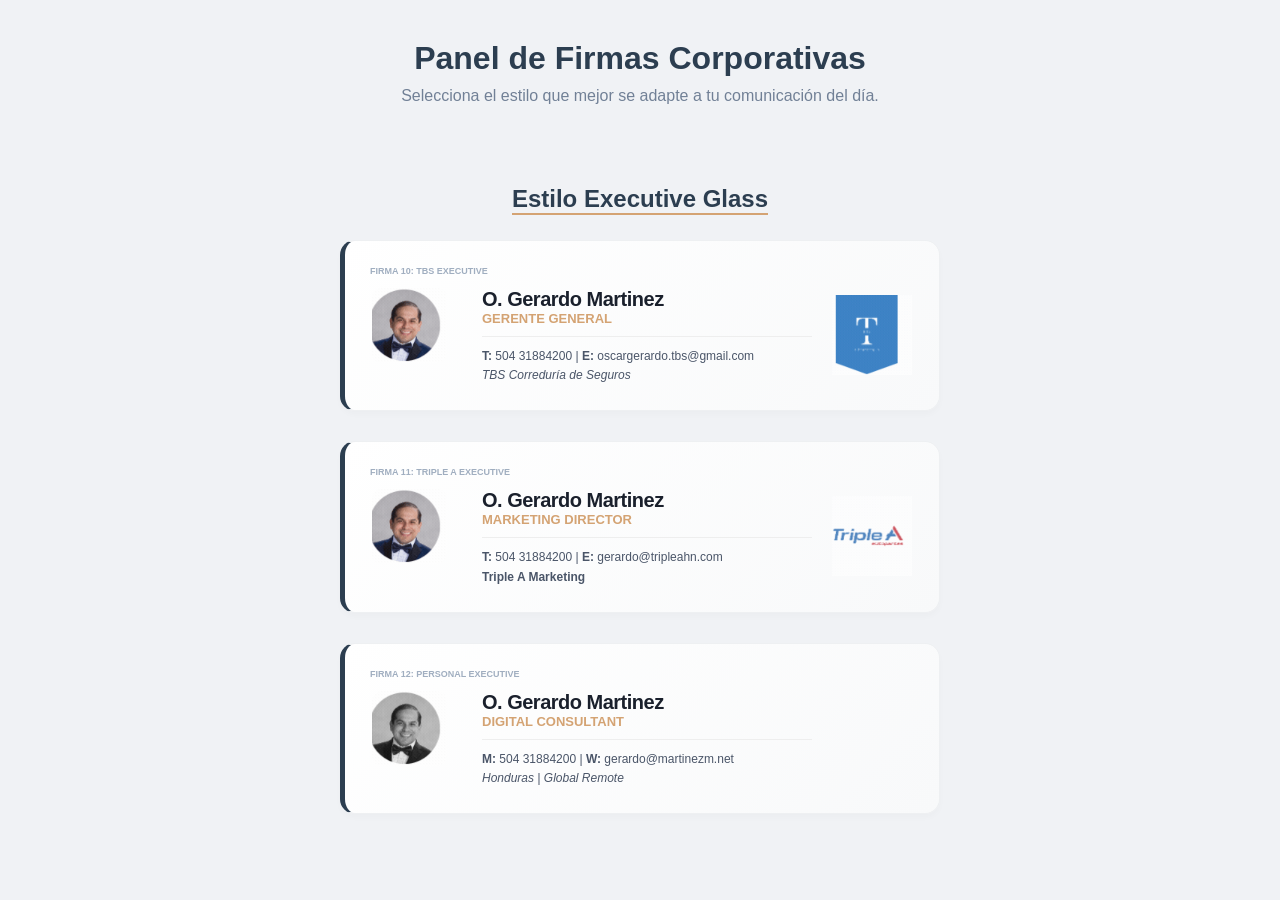
==== commit 345fa436: "." ====
--- a/index.html
+++ b/index.html
@@ -2,156 +2,79 @@
 <html lang="es">
 <head>
     <meta charset="UTF-8">
-    <meta name="viewport" content="width=device-width, initial-scale=1.0">
     <title>Panel de Firmas - Gerardo Martinez</title>
     <link rel="stylesheet" href="styles/base.css">
 </head>
 <body>
 
-    <h1 style="color: #2c3e50; margin-bottom: 25px;">Panel de Firmas Profesionales</h1>
-    
-    <div style="background: #d4a373; color: white; padding: 15px; border-radius: 10px; margin-bottom: 30px; text-align: center; max-width: 600px;">
-        <strong>Instrucciones:</strong> Pasa el cursor sobre las firmas <strong>Minimal Premium</strong> para ver el despliegue del logo de la empresa.
-    </div>
+    <h1 style="color: #2c3e50; margin-bottom: 10px;">Panel de Firmas Corporativas</h1>
+    <p style="color: #718096; margin-bottom: 30px;">Selecciona el estilo que mejor se adapte a tu comunicación del día.</p>
 
-    <h2 style="color: #d4a373; margin-bottom: 20px;">Estilo Clásico</h2>
+    <h2 style="color: #2c3e50; margin-top: 50px; margin-bottom: 25px; border-bottom: 2px solid #d4a373; display: inline-block;">Estilo Executive Glass</h2>
 
-    <div class="firma-card">
-        <span class="label">Firma 1: TBS</span>
+    <div class="firma-card card-executive">
+        <span class="label">Firma 10: TBS Executive</span>
         <table class="firma-tabla">
             <tr>
-                <td class="celda-perfil"><img src="images/profileg.gif" class="img-perfil"></td>
-                <td class="celda-info">
+                <td width="90" valign="top">
+                    <img src="images/profileg.gif" class="img-perfil">
+                </td>
+                <td style="padding-left: 20px;">
                     <div class="nombre">O. Gerardo Martinez</div>
-                    <div class="cargo">Gerente</div>
-                    <div class="datos">📞 504 31884200<br>📧 oscargerardo.tbs@gmail.com</div>
+                    <div class="cargo">Gerente General</div>
+                    <div class="separador-ejecutivo"></div>
+                    <div class="datos">
+                        <strong>T:</strong> 504 31884200 | <strong>E:</strong> oscargerardo.tbs@gmail.com<br>
+                        <em>TBS Correduría de Seguros</em>
+                    </div>
                 </td>
-                <td class="celda-logo" align="right"><img src="images/tbslogo.gif" class="img-logo"></td>
-            </tr>
-        </table>
-    </div>
-
-    <div class="firma-card">
-        <span class="label">Firma 2: Triple A</span>
-        <table class="firma-tabla">
-            <tr>
-                <td class="celda-perfil"><img src="images/profileg.gif" class="img-perfil"></td>
-                <td class="celda-info">
-                    <div class="nombre">O. Gerardo Martinez</div>
-                    <div class="cargo">Director de Marketing</div>
-                    <div class="datos">📞 504 31884200<br>📧 gerardo@tripleahn.com</div>
-                </td>
-                <td class="celda-logo" align="right"><img src="images/triplealogo.gif" class="img-logo"></td>
-            </tr>
-        </table>
-    </div>
-
-    <div class="firma-card">
-        <span class="label">Firma 3: Personal</span>
-        <table class="firma-tabla">
-            <tr>
-                <td class="celda-perfil"><img src="images/profileg.gif" class="img-perfil"></td>
-                <td class="celda-info" style="border-right: none;">
-                    <div class="nombre">O. Gerardo Martinez</div>
-                    <div class="cargo">Marketer</div>
-                    <div class="datos">📞 504 31884200<br>📧 gerardo@martinezm.net</div>
-                </td>
-                <td width="40"></td>
-            </tr>
-        </table>
-    </div>
-
-    <h2 style="color: #d4a373; margin-top: 40px; margin-bottom: 20px;">Estilo Moderno</h2>
-
-    <div class="firma-card">
-        <span class="label">Firma 4: TBS (Invertida)</span>
-        <table class="firma-tabla">
-            <tr>
-                <td class="celda-logo" align="left"><img src="images/tbslogo.gif" class="img-logo"></td>
-                <td class="celda-info-inv" align="right">
-                    <div class="nombre">O. Gerardo Martinez</div>
-                    <div class="cargo">Gerente</div>
-                    <div class="datos">504 31884200 📞<br>oscargerardo.tbs@gmail.com 📧</div>
-                </td>
-                <td class="celda-perfil" align="right"><img src="images/profileg.gif" class="img-perfil"></td>
-            </tr>
-        </table>
-    </div>
-
-    <div class="firma-card">
-        <span class="label">Firma 5: Triple A (Invertida)</span>
-        <table class="firma-tabla">
-            <tr>
-                <td class="celda-logo" align="left"><img src="images/triplealogo.gif" class="img-logo"></td>
-                <td class="celda-info-inv" align="right">
-                    <div class="nombre">O. Gerardo Martinez</div>
-                    <div class="cargo">Director de Marketing</div>
-                    <div class="datos">504 31884200 📞<br>gerardo@tripleahn.com 📧</div>
-                </td>
-                <td class="celda-perfil" align="right"><img src="images/profileg.gif" class="img-perfil"></td>
-            </tr>
-        </table>
-    </div>
-
-    <div class="firma-card">
-        <span class="label">Firma 6: Personal (Invertida)</span>
-        <table class="firma-tabla">
-            <tr>
-                <td width="40"></td>
-                <td class="celda-info" style="border-left: none; border-right: 2px solid #d4a373; padding-right: 15px;" align="right">
-                    <div class="nombre">O. Gerardo Martinez</div>
-                    <div class="cargo">Marketer</div>
-                    <div class="datos">504 31884200 📞<br>gerardo@martinezm.net 📧</div>
-                </td>
-                <td class="celda-perfil" align="right"><img src="images/profileg.gif" class="img-perfil"></td>
-            </tr>
-        </table>
-    </div>
-
-    <h2 style="color: #d4a373; margin-top: 40px; margin-bottom: 20px;">Estilo Minimal Premium</h2>
-
-    <div class="firma-card card-minimal">
-        <span class="label">Firma 7: TBS (Minimal Premium)</span>
-        <table class="firma-tabla">
-            <tr>
-                <td class="celda-minimalista">
-                    <img src="images/profileg.gif" class="img-perfil" style="margin: 0 auto;">
-                    <div class="nombre">O. Gerardo Martinez</div>
-                    <div class="cargo">Gerente TBS</div>
-                    <div class="linea-decorativa"></div>
-                    <div class="datos">504 31884200  |  oscargerardo.tbs@gmail.com</div>
-                    <img src="images/tbslogo.gif" class="logo-desplegable">
+                <td width="100" align="right" valign="middle">
+                    <img src="images/tbslogo.gif" class="img-logo" style="opacity: 0.8;">
                 </td>
             </tr>
         </table>
     </div>
 
-    <div class="firma-card card-minimal">
-        <span class="label">Firma 8: Triple A (Minimal Premium)</span>
+    <div class="firma-card card-executive">
+        <span class="label">Firma 11: Triple A Executive</span>
         <table class="firma-tabla">
             <tr>
-                <td class="celda-minimalista">
-                    <img src="images/profileg.gif" class="img-perfil" style="margin: 0 auto;">
+                <td width="90" valign="top">
+                    <img src="images/profileg.gif" class="img-perfil">
+                </td>
+                <td style="padding-left: 20px;">
                     <div class="nombre">O. Gerardo Martinez</div>
                     <div class="cargo">Marketing Director</div>
-                    <div class="linea-decorativa"></div>
-                    <div class="datos">504 31884200  |  gerardo@tripleahn.com</div>
-                    <img src="images/triplealogo.gif" class="logo-desplegable">
+                    <div class="separador-ejecutivo"></div>
+                    <div class="datos">
+                        <strong>T:</strong> 504 31884200 | <strong>E:</strong> gerardo@tripleahn.com<br>
+                        <strong>Triple A Marketing</strong>
+                    </div>
+                </td>
+                <td width="100" align="right" valign="middle">
+                    <img src="images/triplealogo.gif" class="img-logo" style="opacity: 0.8;">
                 </td>
             </tr>
         </table>
     </div>
 
-    <div class="firma-card card-minimal">
-        <span class="label">Firma 9: Personal (Minimal Premium)</span>
+    <div class="firma-card card-executive">
+        <span class="label">Firma 12: Personal Executive</span>
         <table class="firma-tabla">
             <tr>
-                <td class="celda-minimalista">
-                    <img src="images/profileg.gif" class="img-perfil" style="margin: 0 auto; border: 2px solid #2c3e50;">
+                <td width="90" valign="top">
+                    <img src="images/profileg.gif" class="img-perfil" style="filter: grayscale(100%);">
+                </td>
+                <td style="padding-left: 20px;">
                     <div class="nombre">O. Gerardo Martinez</div>
-                    <div class="cargo">Digital Marketer</div>
-                    <div class="linea-decorativa" style="background: #2c3e50;"></div>
-                    <div class="datos">504 31884200  |  gerardo@martinezm.net</div>
+                    <div class="cargo">Digital Consultant</div>
+                    <div class="separador-ejecutivo"></div>
+                    <div class="datos">
+                        <strong>M:</strong> 504 31884200 | <strong>W:</strong> gerardo@martinezm.net<br>
+                        <em>Honduras | Global Remote</em>
+                    </div>
+                </td>
+                <td width="100" align="right">
                     </td>
             </tr>
         </table>
--- a/styles/base.css
+++ b/styles/base.css
@@ -14,7 +14,7 @@
     align-items: center;
 }
 
-/* 2. Tarjetas Estándar */
+/* 2. Tarjetas Generales */
 .firma-card {
     background: white;
     padding: 25px;
@@ -24,6 +24,7 @@
     width: 100%;
     max-width: 600px;
     transition: all 0.4s ease;
+    cursor: pointer;
 }
 
 .firma-card:hover {
@@ -31,58 +32,51 @@
     box-shadow: 0 15px 30px rgba(0,0,0,0.08);
 }
 
-/* 3. TARJETAS MINIMAL PREMIUM (Efecto Desplegar) */
+/* 3. ESTILO 4: EXECUTIVE GLASS (Nuevo) */
+.card-executive {
+    background: linear-gradient(135deg, #ffffff 0%, #f8f9fa 100%);
+    border-left: 5px solid #2c3e50; /* Barra lateral de autoridad */
+    box-shadow: 0 4px 6px rgba(0,0,0,0.02);
+}
+
+.card-executive:hover {
+    border-left-color: #d4a373;
+    background: #ffffff;
+}
+
+.separador-ejecutivo {
+    border-top: 1px solid #eee;
+    margin: 10px 0;
+    width: 100%;
+}
+
+/* 4. Animación Minimal Premium */
 .card-minimal {
-    background: #ffffff;
-    border: 2px solid #f1f5f9;
     overflow: hidden;
-    position: relative;
     transition: all 0.5s cubic-bezier(0.175, 0.885, 0.32, 1.275);
 }
 
-.card-minimal:hover {
-    border-color: #d4a373;
-    background: #fffcf9;
-    transform: scale(1.02);
-}
-
-/* Animación del Logo en Minimal (Revelado suave) */
 .logo-desplegable {
     max-width: 70px !important;
     margin: 0 auto;
     opacity: 0;
-    max-height: 0; /* Empieza colapsado */
+    max-height: 0;
     transform: translateY(20px);
     transition: all 0.6s ease;
 }
 
 .card-minimal:hover .logo-desplegable {
     opacity: 1;
-    max-height: 100px; /* Se despliega */
+    max-height: 100px;
     transform: translateY(0);
     margin-top: 20px;
 }
 
-/* 4. Tablas y Estructura */
-.firma-tabla {
-    width: 100% !important;
-    max-width: 540px !important;
-    margin: 0 auto;
-    border-collapse: collapse;
-}
-
-.celda-perfil { padding: 0 10px; width: 85px; }
-.celda-logo { padding-right: 15px; width: 110px; }
-.celda-info { padding: 0 15px; border-left: 2px solid #d4a373; }
-.celda-info-inv { padding: 0 15px; border-left: 2px solid #d4a373; border-right: 2px solid #d4a373; }
-
-/* 5. Imágenes y Textos */
-.img-perfil { width: 75px !important; height: 75px !important; border-radius: 50%; object-fit: cover; display: block; }
-.img-logo { max-width: 90px !important; height: auto; display: block; }
-.nombre { font-size: 19px; font-weight: bold; color: #2c3e50; }
-.cargo { font-size: 14px; color: #d4a373; font-weight: 600; margin-bottom: 8px; }
-.datos { font-size: 12.5px; line-height: 1.6; color: #666; }
-.label { font-size: 10px; color: #94a3b8; font-weight: 800; text-transform: uppercase; margin-bottom: 15px; display: block; }
-
-.celda-minimalista { text-align: center; padding: 20px 0; }
-.linea-decorativa { width: 40px; height: 2px; background: #d4a373; margin: 10px auto; }+/* 5. Tablas e Imágenes */
+.firma-tabla { width: 100%; max-width: 540px; margin: 0 auto; border-collapse: collapse; }
+.img-perfil { width: 75px !important; height: 75px !important; border-radius: 10px; object-fit: cover; }
+.img-logo { max-width: 80px !important; height: auto; }
+.nombre { font-size: 20px; font-weight: 800; color: #1a202c; letter-spacing: -0.5px; }
+.cargo { font-size: 13px; color: #d4a373; font-weight: 700; text-transform: uppercase; margin-bottom: 5px; }
+.datos { font-size: 12px; color: #4a5568; line-height: 1.6; }
+.label { font-size: 9px; color: #a0aec0; font-weight: 800; text-transform: uppercase; margin-bottom: 12px; display: block; }
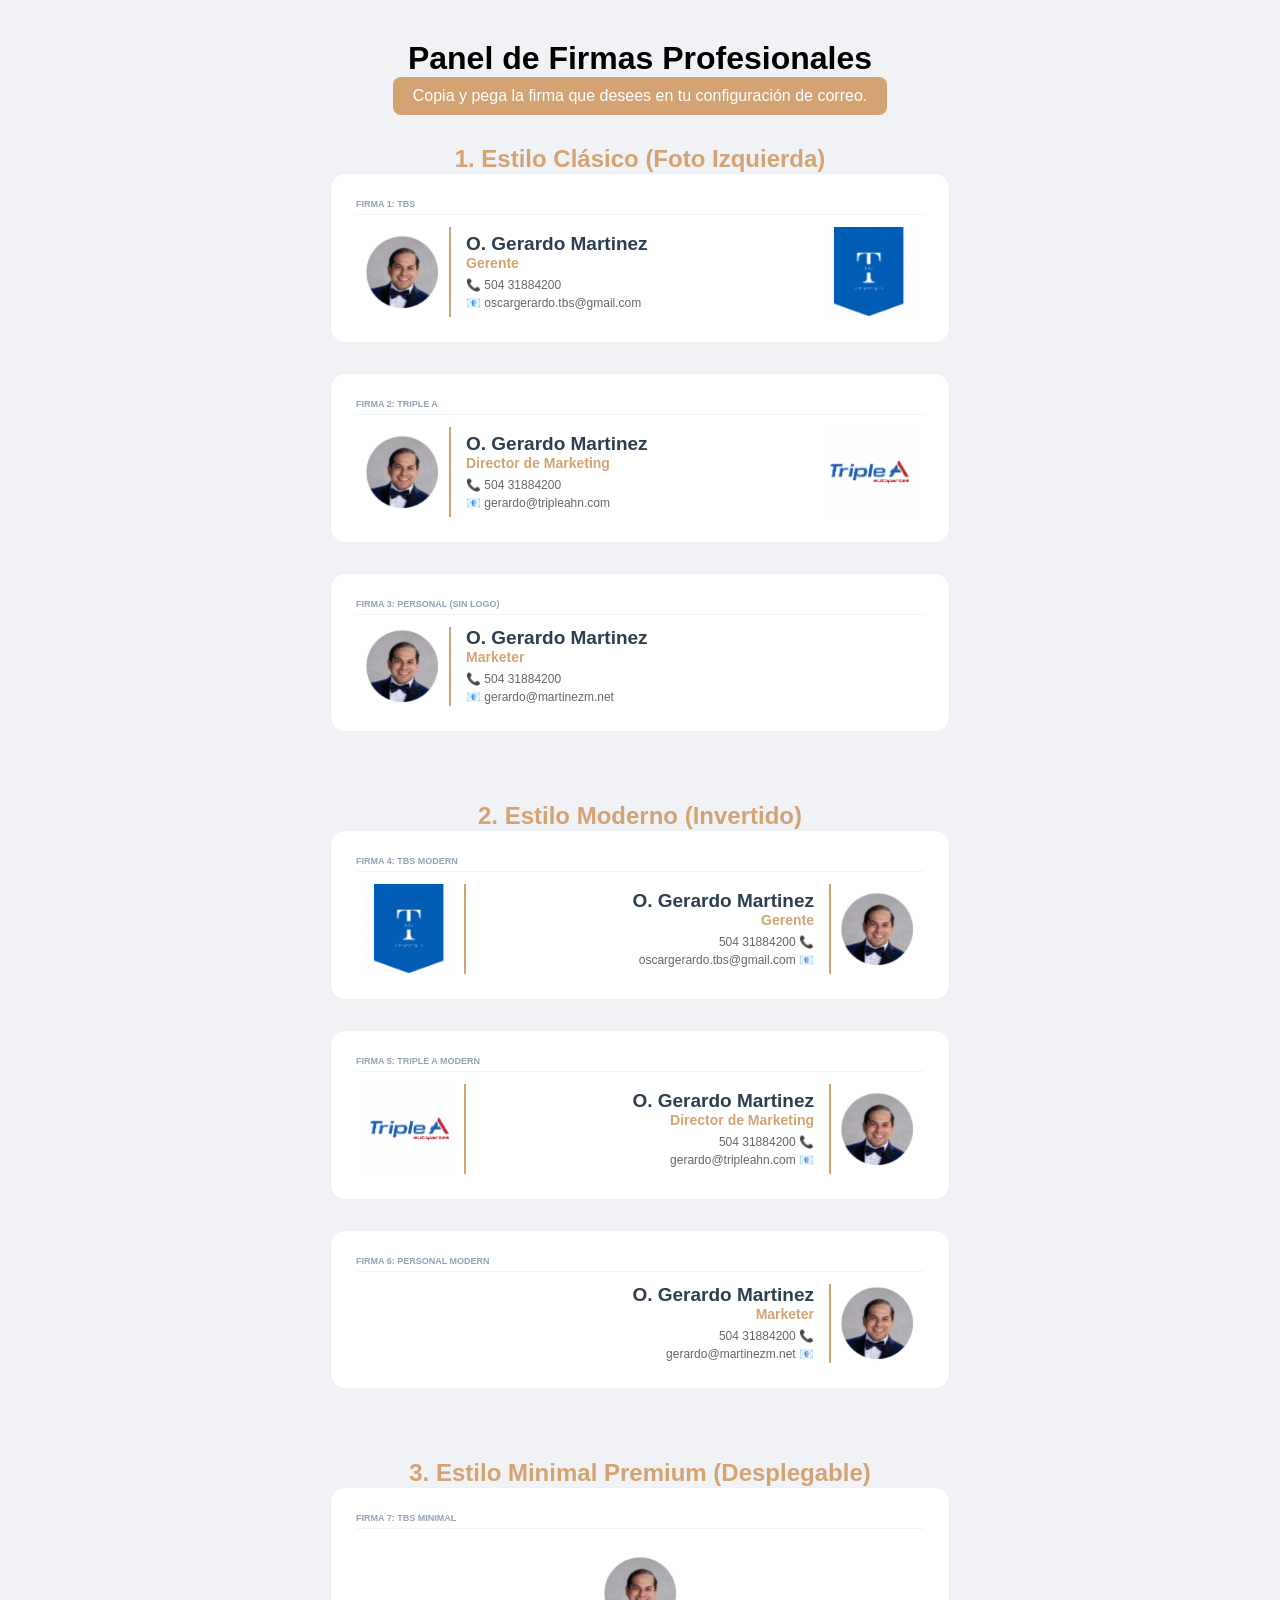
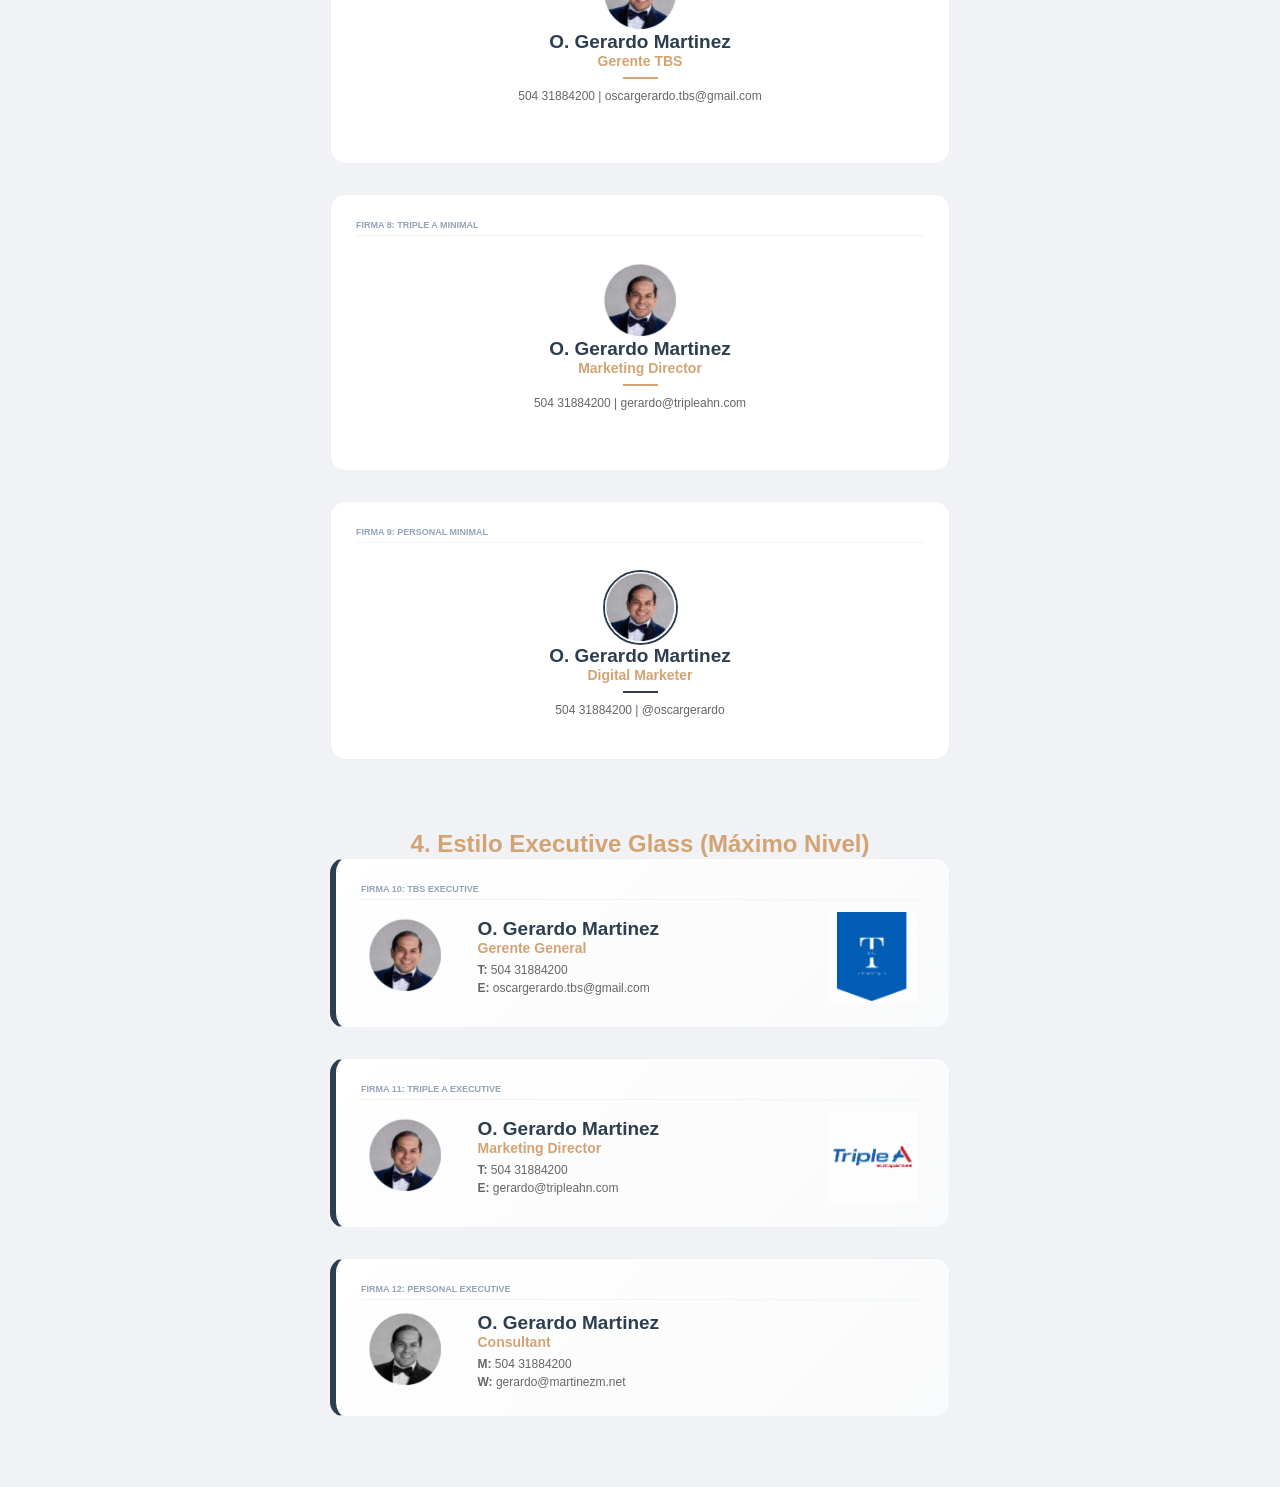
==== commit 05265108: "." ====
--- a/index.html
+++ b/index.html
@@ -2,35 +2,167 @@
 <html lang="es">
 <head>
     <meta charset="UTF-8">
-    <title>Panel de Firmas - Gerardo Martinez</title>
+    <title>Panel de Firmas - Margareth Ramos</title>
     <link rel="stylesheet" href="styles/base.css">
 </head>
 <body>
 
-    <h1 style="color: #2c3e50; margin-bottom: 10px;">Panel de Firmas Corporativas</h1>
-    <p style="color: #718096; margin-bottom: 30px;">Selecciona el estilo que mejor se adapte a tu comunicación del día.</p>
-
-    <h2 style="color: #2c3e50; margin-top: 50px; margin-bottom: 25px; border-bottom: 2px solid #d4a373; display: inline-block;">Estilo Executive Glass</h2>
-
+    <h1>Panel de Firmas Profesionales</h1>
+    <div style="background: #d4a373; color: white; padding: 10px 20px; border-radius: 8px; margin-bottom: 30px;">
+        Copia y pega la firma que desees en tu configuración de correo.
+    </div>
+
+    <h2 style="color: #d4a373;">1. Estilo Clásico (Foto Izquierda)</h2>
+    <div class="firma-card">
+        <span class="label">Firma 1: TBS</span>
+        <table class="firma-tabla">
+            <tr>
+                <td width="85"><img src="images/profileg.gif" class="img-perfil"></td>
+                <td class="celda-info">
+                    <div class="nombre">O. Gerardo Martinez</div>
+                    <div class="cargo">Gerente</div>
+                    <div class="datos">📞 504 31884200<br>📧 oscargerardo.tbs@gmail.com</div>
+                </td>
+                <td width="100" align="right"><img src="images/tbslogo.gif" class="img-logo"></td>
+            </tr>
+        </table>
+    </div>
+
+    <div class="firma-card">
+        <span class="label">Firma 2: Triple A</span>
+        <table class="firma-tabla">
+            <tr>
+                <td width="85"><img src="images/profileg.gif" class="img-perfil"></td>
+                <td class="celda-info">
+                    <div class="nombre">O. Gerardo Martinez</div>
+                    <div class="cargo">Director de Marketing</div>
+                    <div class="datos">📞 504 31884200<br>📧 gerardo@tripleahn.com</div>
+                </td>
+                <td width="100" align="right"><img src="images/triplealogo.gif" class="img-logo"></td>
+            </tr>
+        </table>
+    </div>
+
+    <div class="firma-card">
+        <span class="label">Firma 3: Personal (Sin Logo)</span>
+        <table class="firma-tabla">
+            <tr>
+                <td width="85"><img src="images/profileg.gif" class="img-perfil"></td>
+                <td class="celda-info" style="border-right: none;">
+                    <div class="nombre">O. Gerardo Martinez</div>
+                    <div class="cargo">Marketer</div>
+                    <div class="datos">📞 504 31884200<br>📧 gerardo@martinezm.net</div>
+                </td>
+            </tr>
+        </table>
+    </div>
+
+    <h2 style="color: #d4a373; margin-top: 40px;">2. Estilo Moderno (Invertido)</h2>
+    <div class="firma-card">
+        <span class="label">Firma 4: TBS Modern</span>
+        <table class="firma-tabla">
+            <tr>
+                <td width="100"><img src="images/tbslogo.gif" class="img-logo"></td>
+                <td class="celda-info-inv" align="right">
+                    <div class="nombre">O. Gerardo Martinez</div>
+                    <div class="cargo">Gerente</div>
+                    <div class="datos">504 31884200 📞<br>oscargerardo.tbs@gmail.com 📧</div>
+                </td>
+                <td width="85" align="right"><img src="images/profileg.gif" class="img-perfil"></td>
+            </tr>
+        </table>
+    </div>
+
+    <div class="firma-card">
+        <span class="label">Firma 5: Triple A Modern</span>
+        <table class="firma-tabla">
+            <tr>
+                <td width="100"><img src="images/triplealogo.gif" class="img-logo"></td>
+                <td class="celda-info-inv" align="right">
+                    <div class="nombre">O. Gerardo Martinez</div>
+                    <div class="cargo">Director de Marketing</div>
+                    <div class="datos">504 31884200 📞<br>gerardo@tripleahn.com 📧</div>
+                </td>
+                <td width="85" align="right"><img src="images/profileg.gif" class="img-perfil"></td>
+            </tr>
+        </table>
+    </div>
+
+    <div class="firma-card">
+        <span class="label">Firma 6: Personal Modern</span>
+        <table class="firma-tabla">
+            <tr>
+                <td width="40"></td>
+                <td class="celda-info" style="border-left: none; border-right: 2px solid #d4a373; padding-right: 15px;" align="right">
+                    <div class="nombre">O. Gerardo Martinez</div>
+                    <div class="cargo">Marketer</div>
+                    <div class="datos">504 31884200 📞<br>gerardo@martinezm.net 📧</div>
+                </td>
+                <td width="85" align="right"><img src="images/profileg.gif" class="img-perfil"></td>
+            </tr>
+        </table>
+    </div>
+
+    <h2 style="color: #d4a373; margin-top: 40px;">3. Estilo Minimal Premium (Desplegable)</h2>
+    <div class="firma-card card-minimal">
+        <span class="label">Firma 7: TBS Minimal</span>
+        <table class="firma-tabla">
+            <tr>
+                <td class="celda-minimalista">
+                    <img src="images/profileg.gif" class="img-perfil" style="margin: 0 auto;">
+                    <div class="nombre">O. Gerardo Martinez</div>
+                    <div class="cargo">Gerente TBS</div>
+                    <div class="linea-decorativa"></div>
+                    <div class="datos">504 31884200 | oscargerardo.tbs@gmail.com</div>
+                    <img src="images/tbslogo.gif" class="logo-desplegable">
+                </td>
+            </tr>
+        </table>
+    </div>
+
+    <div class="firma-card card-minimal">
+        <span class="label">Firma 8: Triple A Minimal</span>
+        <table class="firma-tabla">
+            <tr>
+                <td class="celda-minimalista">
+                    <img src="images/profileg.gif" class="img-perfil" style="margin: 0 auto;">
+                    <div class="nombre">O. Gerardo Martinez</div>
+                    <div class="cargo">Marketing Director</div>
+                    <div class="linea-decorativa"></div>
+                    <div class="datos">504 31884200 | gerardo@tripleahn.com</div>
+                    <img src="images/triplealogo.gif" class="logo-desplegable">
+                </td>
+            </tr>
+        </table>
+    </div>
+
+    <div class="firma-card card-minimal">
+        <span class="label">Firma 9: Personal Minimal</span>
+        <table class="firma-tabla">
+            <tr>
+                <td class="celda-minimalista">
+                    <img src="images/profileg.gif" class="img-perfil" style="margin: 0 auto; border: 2px solid #2c3e50;">
+                    <div class="nombre">O. Gerardo Martinez</div>
+                    <div class="cargo">Digital Marketer</div>
+                    <div class="linea-decorativa" style="background: #2c3e50;"></div>
+                    <div class="datos">504 31884200 | @oscargerardo</div>
+                </td>
+            </tr>
+        </table>
+    </div>
+
+    <h2 style="color: #d4a373; margin-top: 40px;">4. Estilo Executive Glass (Máximo Nivel)</h2>
     <div class="firma-card card-executive">
         <span class="label">Firma 10: TBS Executive</span>
         <table class="firma-tabla">
             <tr>
-                <td width="90" valign="top">
-                    <img src="images/profileg.gif" class="img-perfil">
-                </td>
+                <td width="90"><img src="images/profileg.gif" class="img-perfil-sq"></td>
                 <td style="padding-left: 20px;">
                     <div class="nombre">O. Gerardo Martinez</div>
                     <div class="cargo">Gerente General</div>
-                    <div class="separador-ejecutivo"></div>
-                    <div class="datos">
-                        <strong>T:</strong> 504 31884200 | <strong>E:</strong> oscargerardo.tbs@gmail.com<br>
-                        <em>TBS Correduría de Seguros</em>
-                    </div>
-                </td>
-                <td width="100" align="right" valign="middle">
-                    <img src="images/tbslogo.gif" class="img-logo" style="opacity: 0.8;">
-                </td>
+                    <div class="datos"><b>T:</b> 504 31884200<br><b>E:</b> oscargerardo.tbs@gmail.com</div>
+                </td>
+                <td width="100" align="right"><img src="images/tbslogo.gif" class="img-logo"></td>
             </tr>
         </table>
     </div>
@@ -39,21 +171,13 @@
         <span class="label">Firma 11: Triple A Executive</span>
         <table class="firma-tabla">
             <tr>
-                <td width="90" valign="top">
-                    <img src="images/profileg.gif" class="img-perfil">
-                </td>
+                <td width="90"><img src="images/profileg.gif" class="img-perfil-sq"></td>
                 <td style="padding-left: 20px;">
                     <div class="nombre">O. Gerardo Martinez</div>
                     <div class="cargo">Marketing Director</div>
-                    <div class="separador-ejecutivo"></div>
-                    <div class="datos">
-                        <strong>T:</strong> 504 31884200 | <strong>E:</strong> gerardo@tripleahn.com<br>
-                        <strong>Triple A Marketing</strong>
-                    </div>
-                </td>
-                <td width="100" align="right" valign="middle">
-                    <img src="images/triplealogo.gif" class="img-logo" style="opacity: 0.8;">
-                </td>
+                    <div class="datos"><b>T:</b> 504 31884200<br><b>E:</b> gerardo@tripleahn.com</div>
+                </td>
+                <td width="100" align="right"><img src="images/triplealogo.gif" class="img-logo"></td>
             </tr>
         </table>
     </div>
@@ -62,20 +186,13 @@
         <span class="label">Firma 12: Personal Executive</span>
         <table class="firma-tabla">
             <tr>
-                <td width="90" valign="top">
-                    <img src="images/profileg.gif" class="img-perfil" style="filter: grayscale(100%);">
-                </td>
+                <td width="90"><img src="images/profileg.gif" class="img-perfil-sq" style="filter: grayscale(100%);"></td>
                 <td style="padding-left: 20px;">
                     <div class="nombre">O. Gerardo Martinez</div>
-                    <div class="cargo">Digital Consultant</div>
-                    <div class="separador-ejecutivo"></div>
-                    <div class="datos">
-                        <strong>M:</strong> 504 31884200 | <strong>W:</strong> gerardo@martinezm.net<br>
-                        <em>Honduras | Global Remote</em>
-                    </div>
-                </td>
-                <td width="100" align="right">
-                    </td>
+                    <div class="cargo">Consultant</div>
+                    <div class="datos"><b>M:</b> 504 31884200<br><b>W:</b> gerardo@martinezm.net</div>
+                </td>
+                <td width="100" align="right"></td>
             </tr>
         </table>
     </div>
--- a/styles/base.css
+++ b/styles/base.css
@@ -14,7 +14,7 @@
     align-items: center;
 }
 
-/* 2. Tarjetas Generales */
+/* 2. Estructura de Tarjetas y Animaciones */
 .firma-card {
     background: white;
     padding: 25px;
@@ -22,61 +22,52 @@
     border-radius: 15px;
     border: 1px solid #eef0f2;
     width: 100%;
-    max-width: 600px;
-    transition: all 0.4s ease;
+    max-width: 620px;
+    transition: all 0.4s cubic-bezier(0.175, 0.885, 0.32, 1.275);
     cursor: pointer;
 }
 
 .firma-card:hover {
-    transform: translateY(-5px);
-    box-shadow: 0 15px 30px rgba(0,0,0,0.08);
+    transform: scale(1.02) translateY(-5px);
+    box-shadow: 0 15px 35px rgba(212, 163, 115, 0.2);
+    border-color: #d4a373;
 }
 
-/* 3. ESTILO 4: EXECUTIVE GLASS (Nuevo) */
-.card-executive {
-    background: linear-gradient(135deg, #ffffff 0%, #f8f9fa 100%);
-    border-left: 5px solid #2c3e50; /* Barra lateral de autoridad */
-    box-shadow: 0 4px 6px rgba(0,0,0,0.02);
-}
+/* 3. Estilos Específicos */
+.card-minimal { overflow: hidden; position: relative; }
+.card-executive { border-left: 6px solid #2c3e50; background: linear-gradient(135deg, #ffffff 0%, #f9fafb 100%); }
+.card-executive:hover { border-left-color: #d4a373; }
 
-.card-executive:hover {
-    border-left-color: #d4a373;
-    background: #ffffff;
-}
+/* 4. Tablas y Contenido */
+.firma-tabla { width: 100%; max-width: 550px; margin: 0 auto; border-collapse: collapse; }
+.celda-info { padding: 0 15px; border-left: 2px solid #d4a373; }
+.celda-info-inv { padding: 0 15px; border-left: 2px solid #d4a373; border-right: 2px solid #d4a373; }
+.celda-minimalista { text-align: center; padding: 15px 0; }
 
-.separador-ejecutivo {
-    border-top: 1px solid #eee;
-    margin: 10px 0;
-    width: 100%;
-}
+/* 5. Imágenes */
+.img-perfil { width: 75px !important; height: 75px !important; border-radius: 50%; object-fit: cover; display: block; }
+.img-perfil-sq { width: 75px !important; height: 75px !important; border-radius: 10px; object-fit: cover; }
+.img-logo { max-width: 90px !important; height: auto; display: block; }
 
-/* 4. Animación Minimal Premium */
-.card-minimal {
-    overflow: hidden;
-    transition: all 0.5s cubic-bezier(0.175, 0.885, 0.32, 1.275);
-}
-
+/* Logo Desplegable para Minimal */
 .logo-desplegable {
     max-width: 70px !important;
     margin: 0 auto;
     opacity: 0;
     max-height: 0;
-    transform: translateY(20px);
-    transition: all 0.6s ease;
+    transform: translateY(15px);
+    transition: all 0.5s ease;
+}
+.card-minimal:hover .logo-desplegable {
+    opacity: 1;
+    max-height: 80px;
+    transform: translateY(0);
+    margin-top: 15px;
 }
 
-.card-minimal:hover .logo-desplegable {
-    opacity: 1;
-    max-height: 100px;
-    transform: translateY(0);
-    margin-top: 20px;
-}
-
-/* 5. Tablas e Imágenes */
-.firma-tabla { width: 100%; max-width: 540px; margin: 0 auto; border-collapse: collapse; }
-.img-perfil { width: 75px !important; height: 75px !important; border-radius: 10px; object-fit: cover; }
-.img-logo { max-width: 80px !important; height: auto; }
-.nombre { font-size: 20px; font-weight: 800; color: #1a202c; letter-spacing: -0.5px; }
-.cargo { font-size: 13px; color: #d4a373; font-weight: 700; text-transform: uppercase; margin-bottom: 5px; }
-.datos { font-size: 12px; color: #4a5568; line-height: 1.6; }
-.label { font-size: 9px; color: #a0aec0; font-weight: 800; text-transform: uppercase; margin-bottom: 12px; display: block; }+/* 6. Textos */
+.nombre { font-size: 19px; font-weight: bold; color: #2c3e50; }
+.cargo { font-size: 14px; color: #d4a373; font-weight: 600; margin-bottom: 5px; }
+.datos { font-size: 12px; line-height: 1.5; color: #666; }
+.label { font-size: 9px; color: #94a3b8; font-weight: 800; text-transform: uppercase; margin-bottom: 12px; display: block; border-bottom: 1px solid #f1f5f9; padding-bottom: 5px; }
+.linea-decorativa { width: 35px; height: 2px; background: #d4a373; margin: 8px auto; }
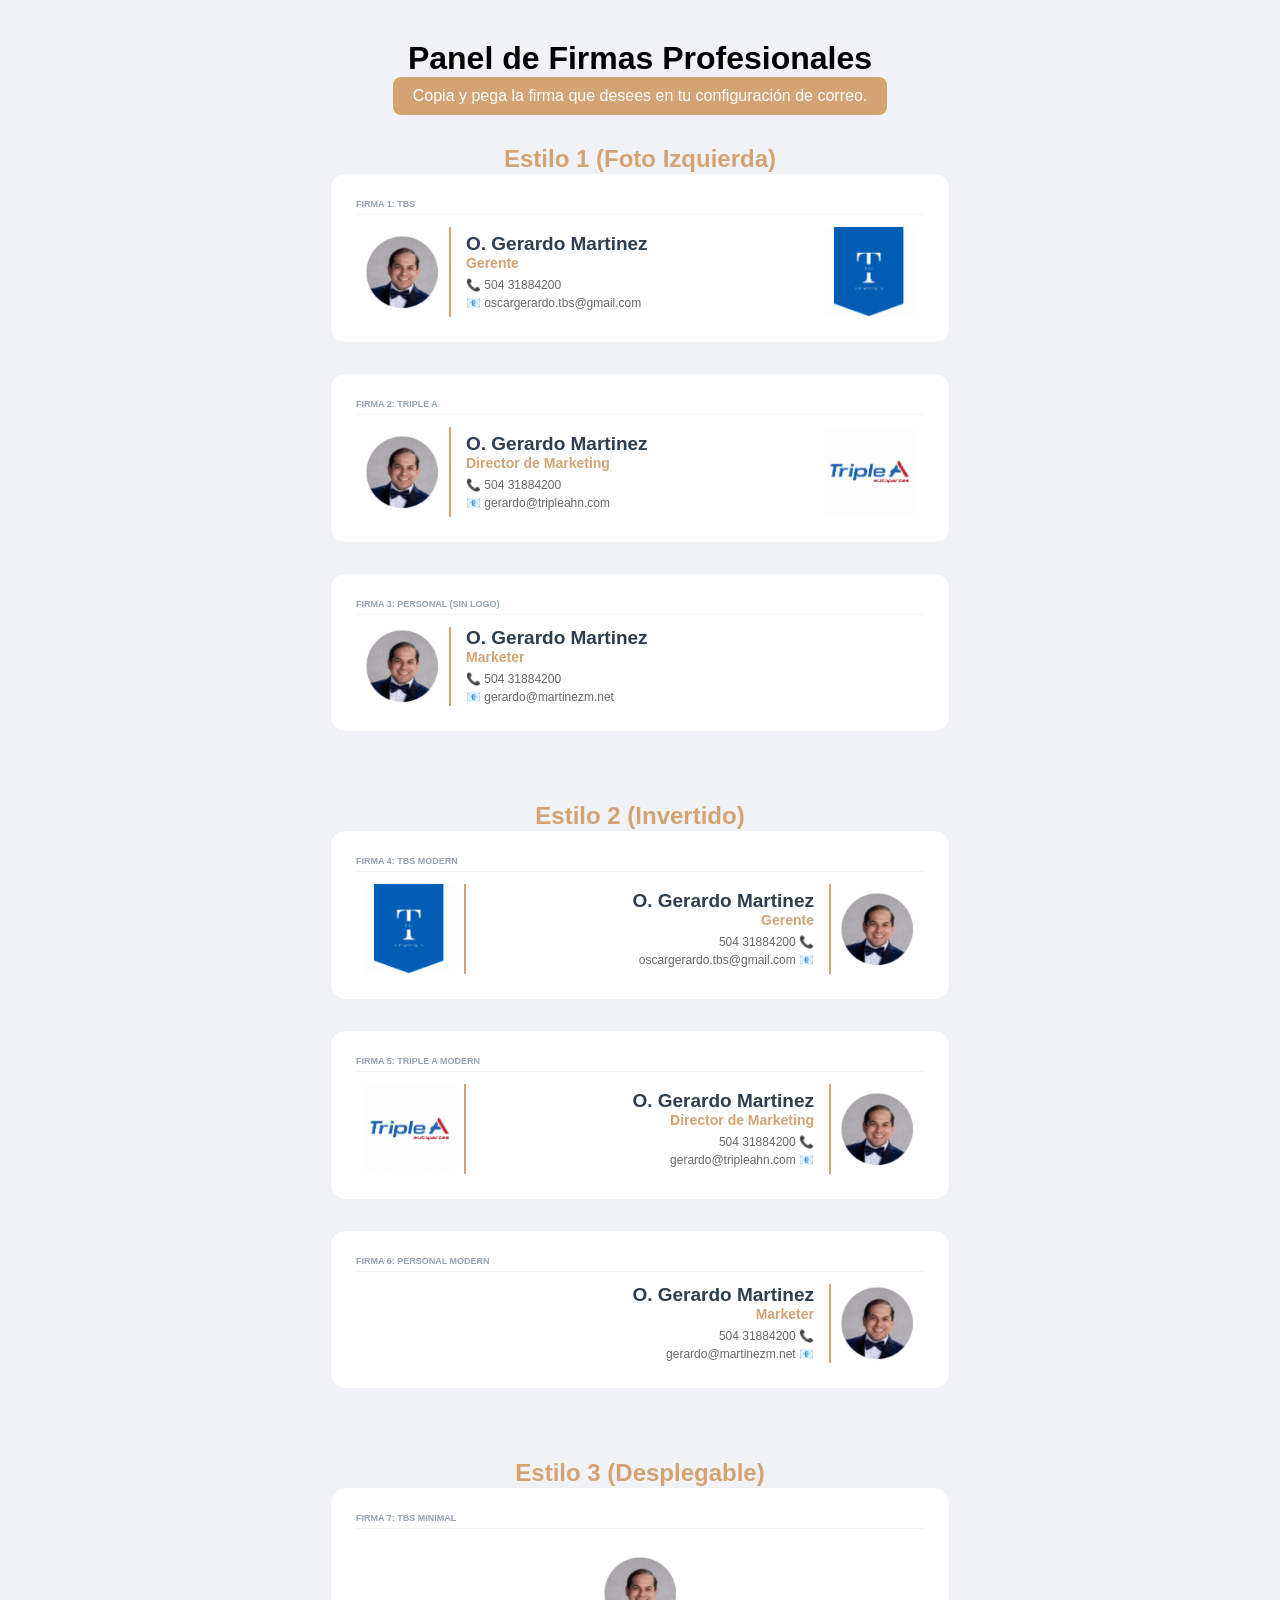
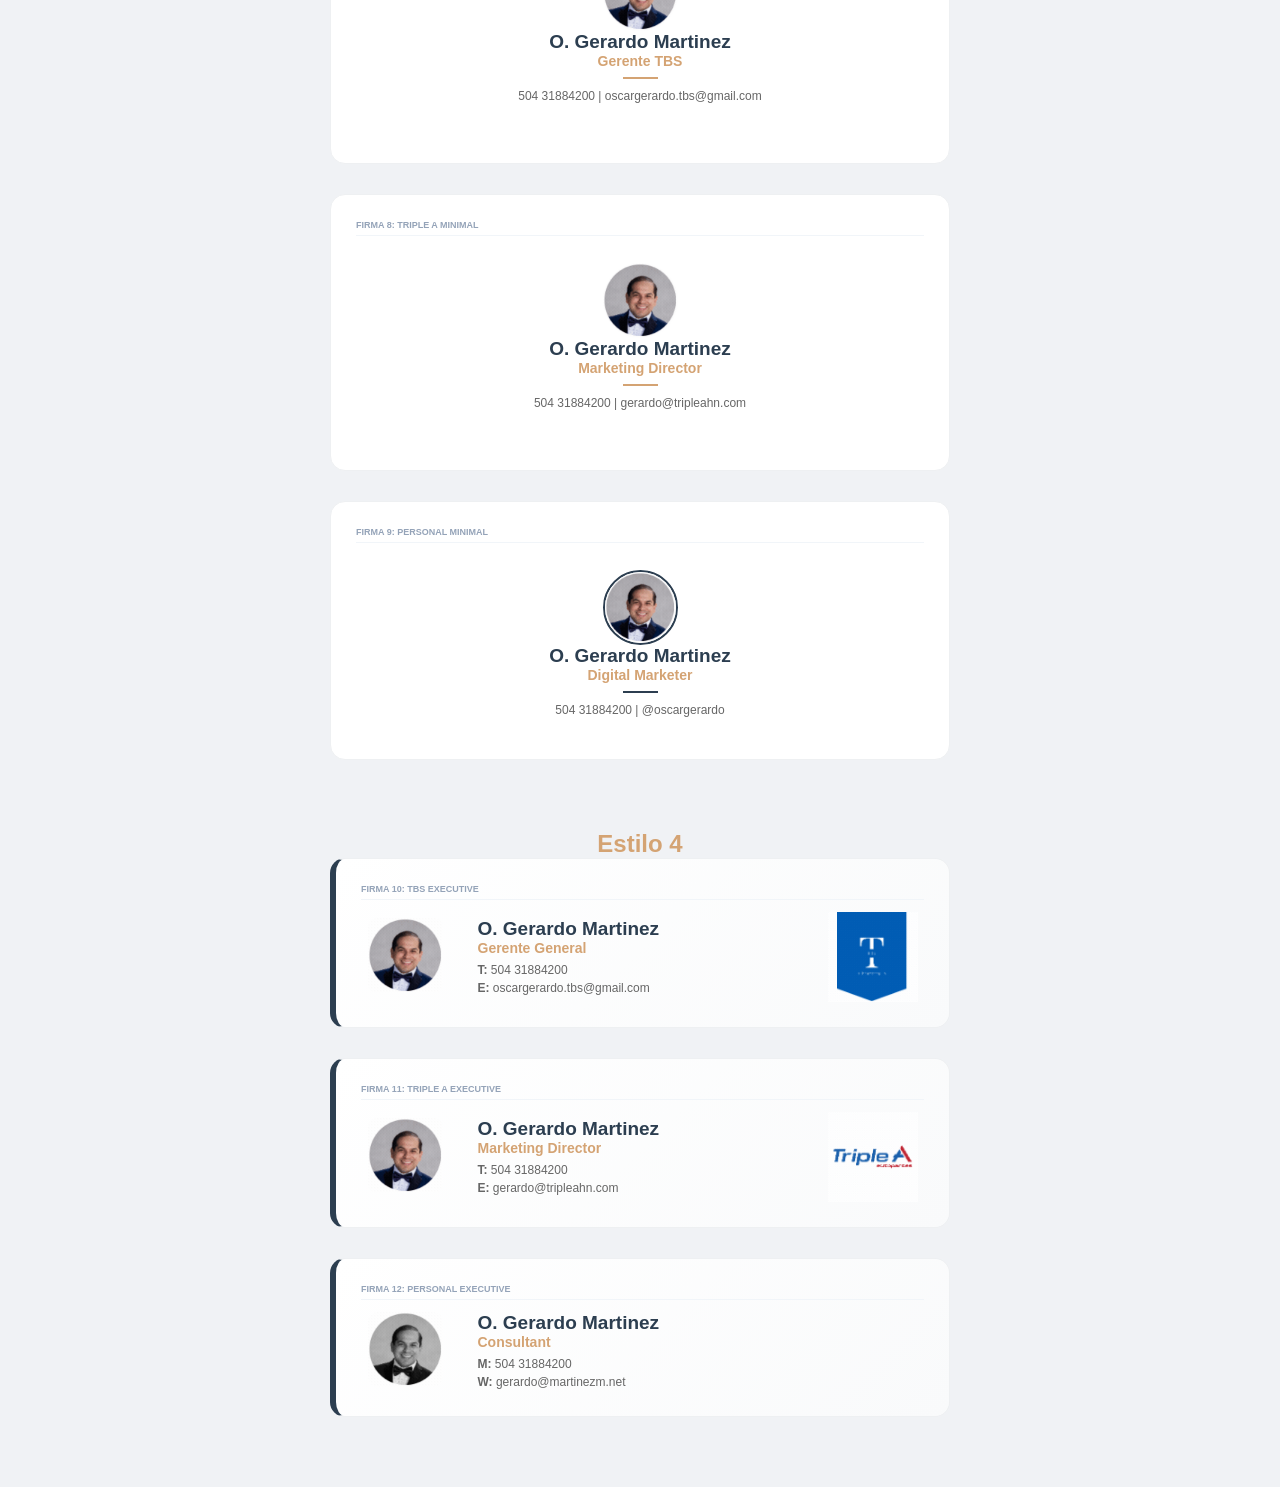
==== commit 70db1e64: "." ====
--- a/index.html
+++ b/index.html
@@ -12,7 +12,7 @@
         Copia y pega la firma que desees en tu configuración de correo.
     </div>
 
-    <h2 style="color: #d4a373;">1. Estilo Clásico (Foto Izquierda)</h2>
+    <h2 style="color: #d4a373;">Estilo  1  (Foto Izquierda)</h2>
     <div class="firma-card">
         <span class="label">Firma 1: TBS</span>
         <table class="firma-tabla">
@@ -57,7 +57,7 @@
         </table>
     </div>
 
-    <h2 style="color: #d4a373; margin-top: 40px;">2. Estilo Moderno (Invertido)</h2>
+    <h2 style="color: #d4a373; margin-top: 40px;"> Estilo 2 (Invertido)</h2>
     <div class="firma-card">
         <span class="label">Firma 4: TBS Modern</span>
         <table class="firma-tabla">
@@ -103,7 +103,7 @@
         </table>
     </div>
 
-    <h2 style="color: #d4a373; margin-top: 40px;">3. Estilo Minimal Premium (Desplegable)</h2>
+    <h2 style="color: #d4a373; margin-top: 40px;"> Estilo 3 (Desplegable)</h2>
     <div class="firma-card card-minimal">
         <span class="label">Firma 7: TBS Minimal</span>
         <table class="firma-tabla">
@@ -151,7 +151,7 @@
         </table>
     </div>
 
-    <h2 style="color: #d4a373; margin-top: 40px;">4. Estilo Executive Glass (Máximo Nivel)</h2>
+    <h2 style="color: #d4a373; margin-top: 40px;"> Estilo 4 </h2>
     <div class="firma-card card-executive">
         <span class="label">Firma 10: TBS Executive</span>
         <table class="firma-tabla">
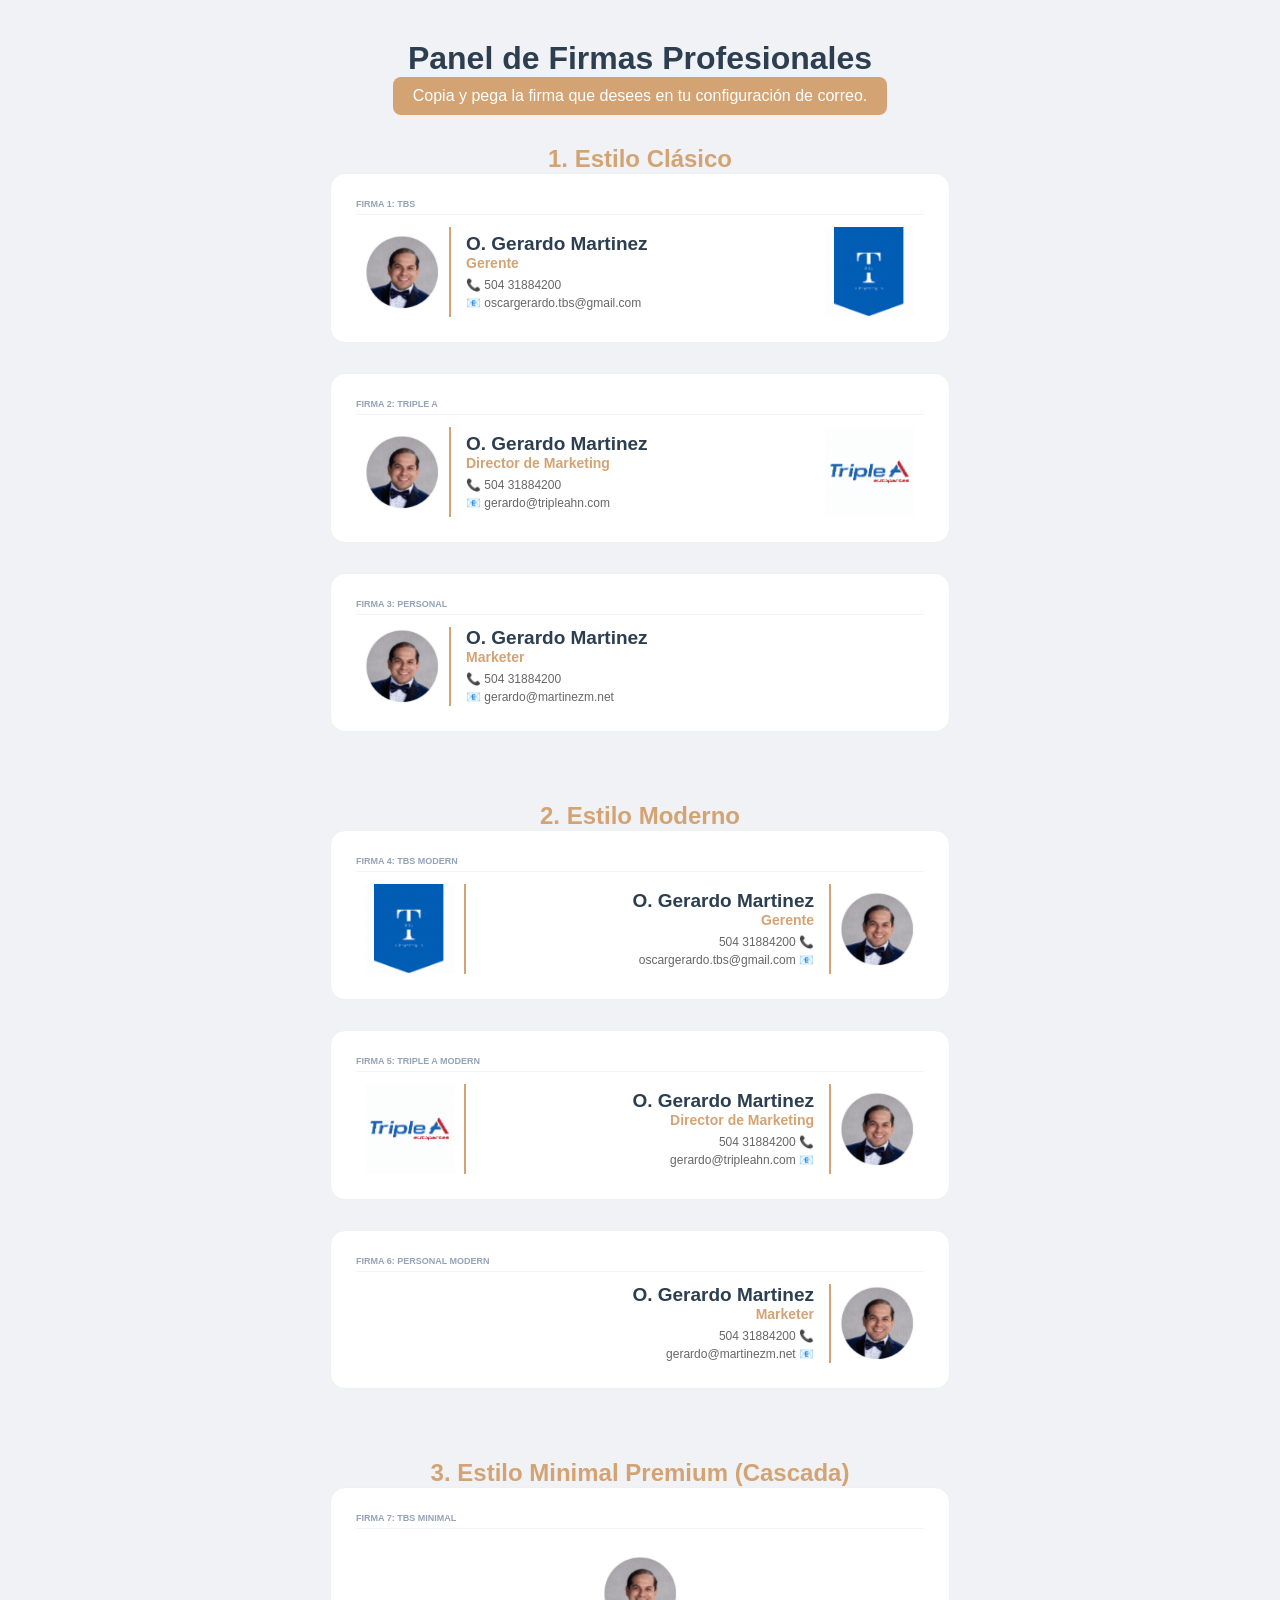
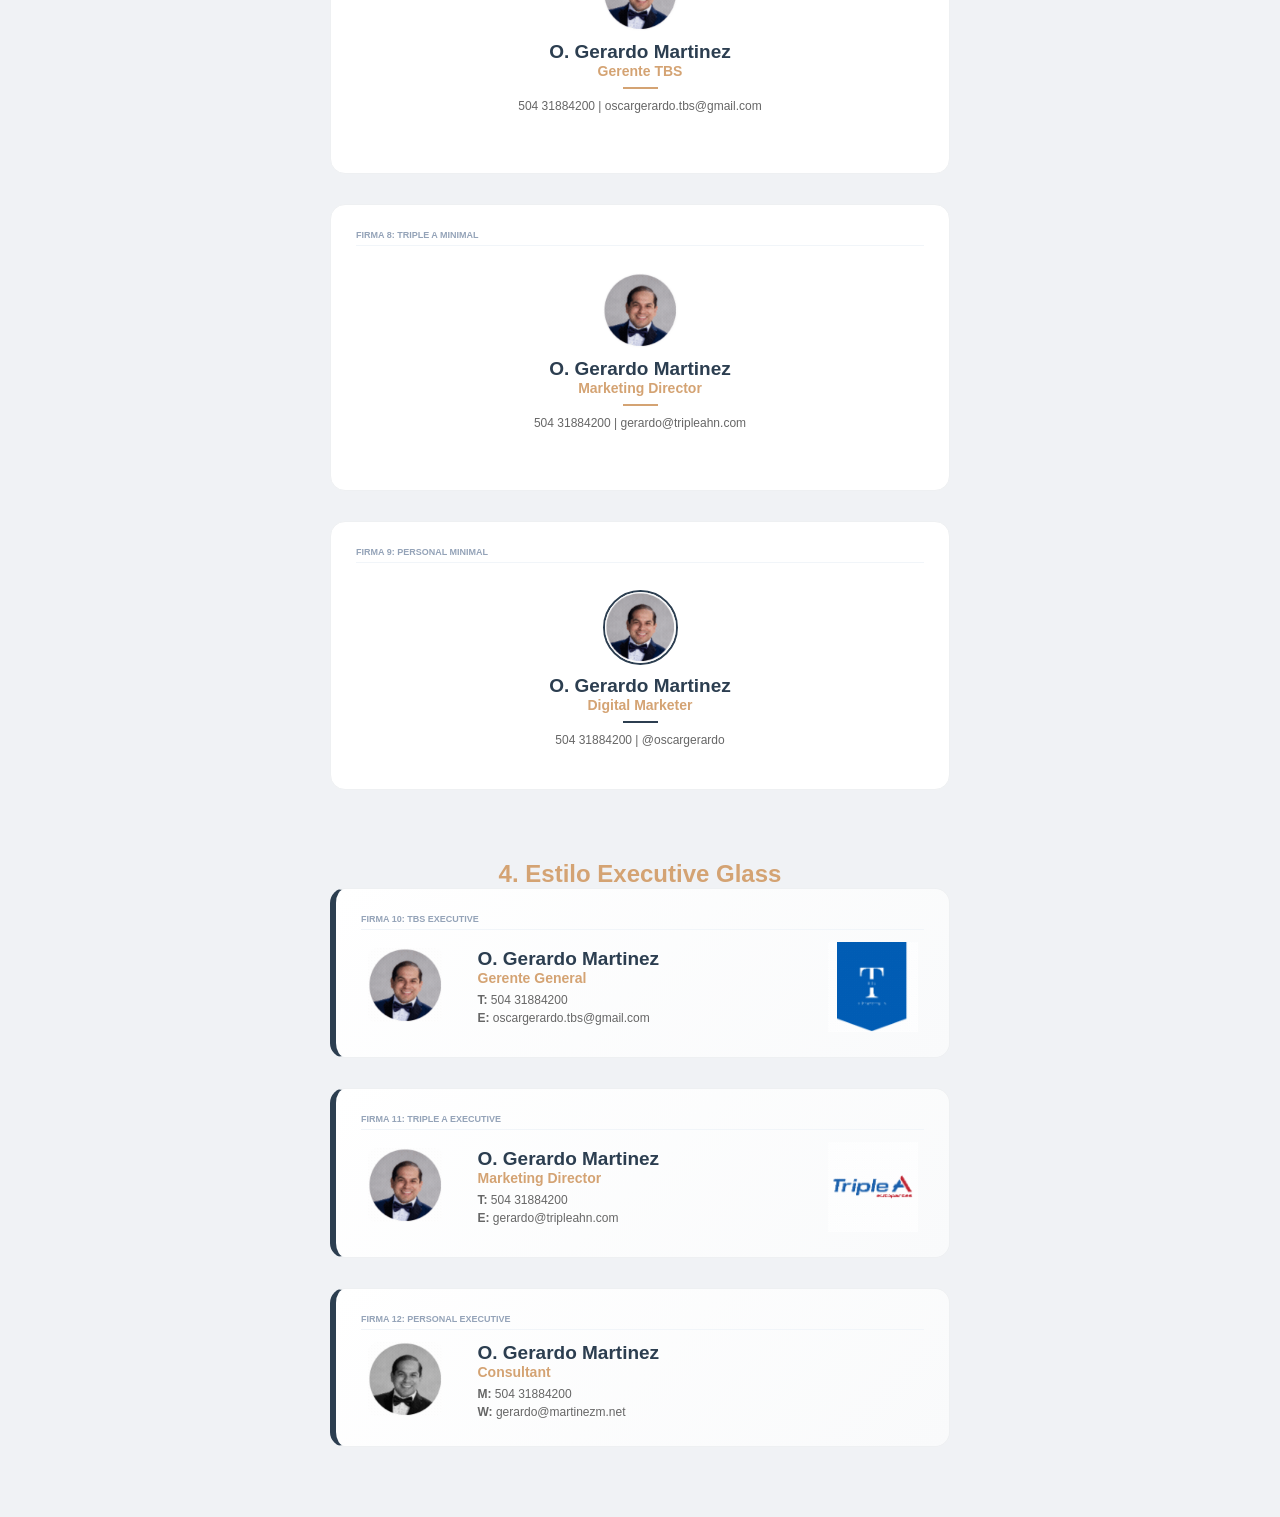
==== commit 5d52c2d1: "." ====
--- a/index.html
+++ b/index.html
@@ -2,17 +2,17 @@
 <html lang="es">
 <head>
     <meta charset="UTF-8">
-    <title>Panel de Firmas - Margareth Ramos</title>
+    <title>Panel de Firmas - Gerardo Martinez</title>
     <link rel="stylesheet" href="styles/base.css">
 </head>
 <body>
 
-    <h1>Panel de Firmas Profesionales</h1>
-    <div style="background: #d4a373; color: white; padding: 10px 20px; border-radius: 8px; margin-bottom: 30px;">
+    <h1 style="color: #2c3e50;">Panel de Firmas Profesionales</h1>
+    <div style="background: #d4a373; color: white; padding: 10px 20px; border-radius: 8px; margin-bottom: 30px; text-align: center;">
         Copia y pega la firma que desees en tu configuración de correo.
     </div>
 
-    <h2 style="color: #d4a373;">Estilo  1  (Foto Izquierda)</h2>
+    <h2 style="color: #d4a373;">1. Estilo Clásico</h2>
     <div class="firma-card">
         <span class="label">Firma 1: TBS</span>
         <table class="firma-tabla">
@@ -44,7 +44,7 @@
     </div>
 
     <div class="firma-card">
-        <span class="label">Firma 3: Personal (Sin Logo)</span>
+        <span class="label">Firma 3: Personal</span>
         <table class="firma-tabla">
             <tr>
                 <td width="85"><img src="images/profileg.gif" class="img-perfil"></td>
@@ -57,7 +57,7 @@
         </table>
     </div>
 
-    <h2 style="color: #d4a373; margin-top: 40px;"> Estilo 2 (Invertido)</h2>
+    <h2 style="color: #d4a373; margin-top: 40px;">2. Estilo Moderno</h2>
     <div class="firma-card">
         <span class="label">Firma 4: TBS Modern</span>
         <table class="firma-tabla">
@@ -103,13 +103,13 @@
         </table>
     </div>
 
-    <h2 style="color: #d4a373; margin-top: 40px;"> Estilo 3 (Desplegable)</h2>
+    <h2 style="color: #d4a373; margin-top: 40px;">3. Estilo Minimal Premium (Cascada)</h2>
     <div class="firma-card card-minimal">
         <span class="label">Firma 7: TBS Minimal</span>
         <table class="firma-tabla">
             <tr>
-                <td class="celda-minimalista">
-                    <img src="images/profileg.gif" class="img-perfil" style="margin: 0 auto;">
+                <td align="center" style="padding: 15px 0;">
+                    <img src="images/profileg.gif" class="img-perfil" style="margin: 0 auto 10px;">
                     <div class="nombre">O. Gerardo Martinez</div>
                     <div class="cargo">Gerente TBS</div>
                     <div class="linea-decorativa"></div>
@@ -124,8 +124,8 @@
         <span class="label">Firma 8: Triple A Minimal</span>
         <table class="firma-tabla">
             <tr>
-                <td class="celda-minimalista">
-                    <img src="images/profileg.gif" class="img-perfil" style="margin: 0 auto;">
+                <td align="center" style="padding: 15px 0;">
+                    <img src="images/profileg.gif" class="img-perfil" style="margin: 0 auto 10px;">
                     <div class="nombre">O. Gerardo Martinez</div>
                     <div class="cargo">Marketing Director</div>
                     <div class="linea-decorativa"></div>
@@ -140,8 +140,8 @@
         <span class="label">Firma 9: Personal Minimal</span>
         <table class="firma-tabla">
             <tr>
-                <td class="celda-minimalista">
-                    <img src="images/profileg.gif" class="img-perfil" style="margin: 0 auto; border: 2px solid #2c3e50;">
+                <td align="center" style="padding: 15px 0;">
+                    <img src="images/profileg.gif" class="img-perfil" style="margin: 0 auto 10px; border: 2px solid #2c3e50;">
                     <div class="nombre">O. Gerardo Martinez</div>
                     <div class="cargo">Digital Marketer</div>
                     <div class="linea-decorativa" style="background: #2c3e50;"></div>
@@ -151,7 +151,7 @@
         </table>
     </div>
 
-    <h2 style="color: #d4a373; margin-top: 40px;"> Estilo 4 </h2>
+    <h2 style="color: #d4a373; margin-top: 40px;">4. Estilo Executive Glass</h2>
     <div class="firma-card card-executive">
         <span class="label">Firma 10: TBS Executive</span>
         <table class="firma-tabla">
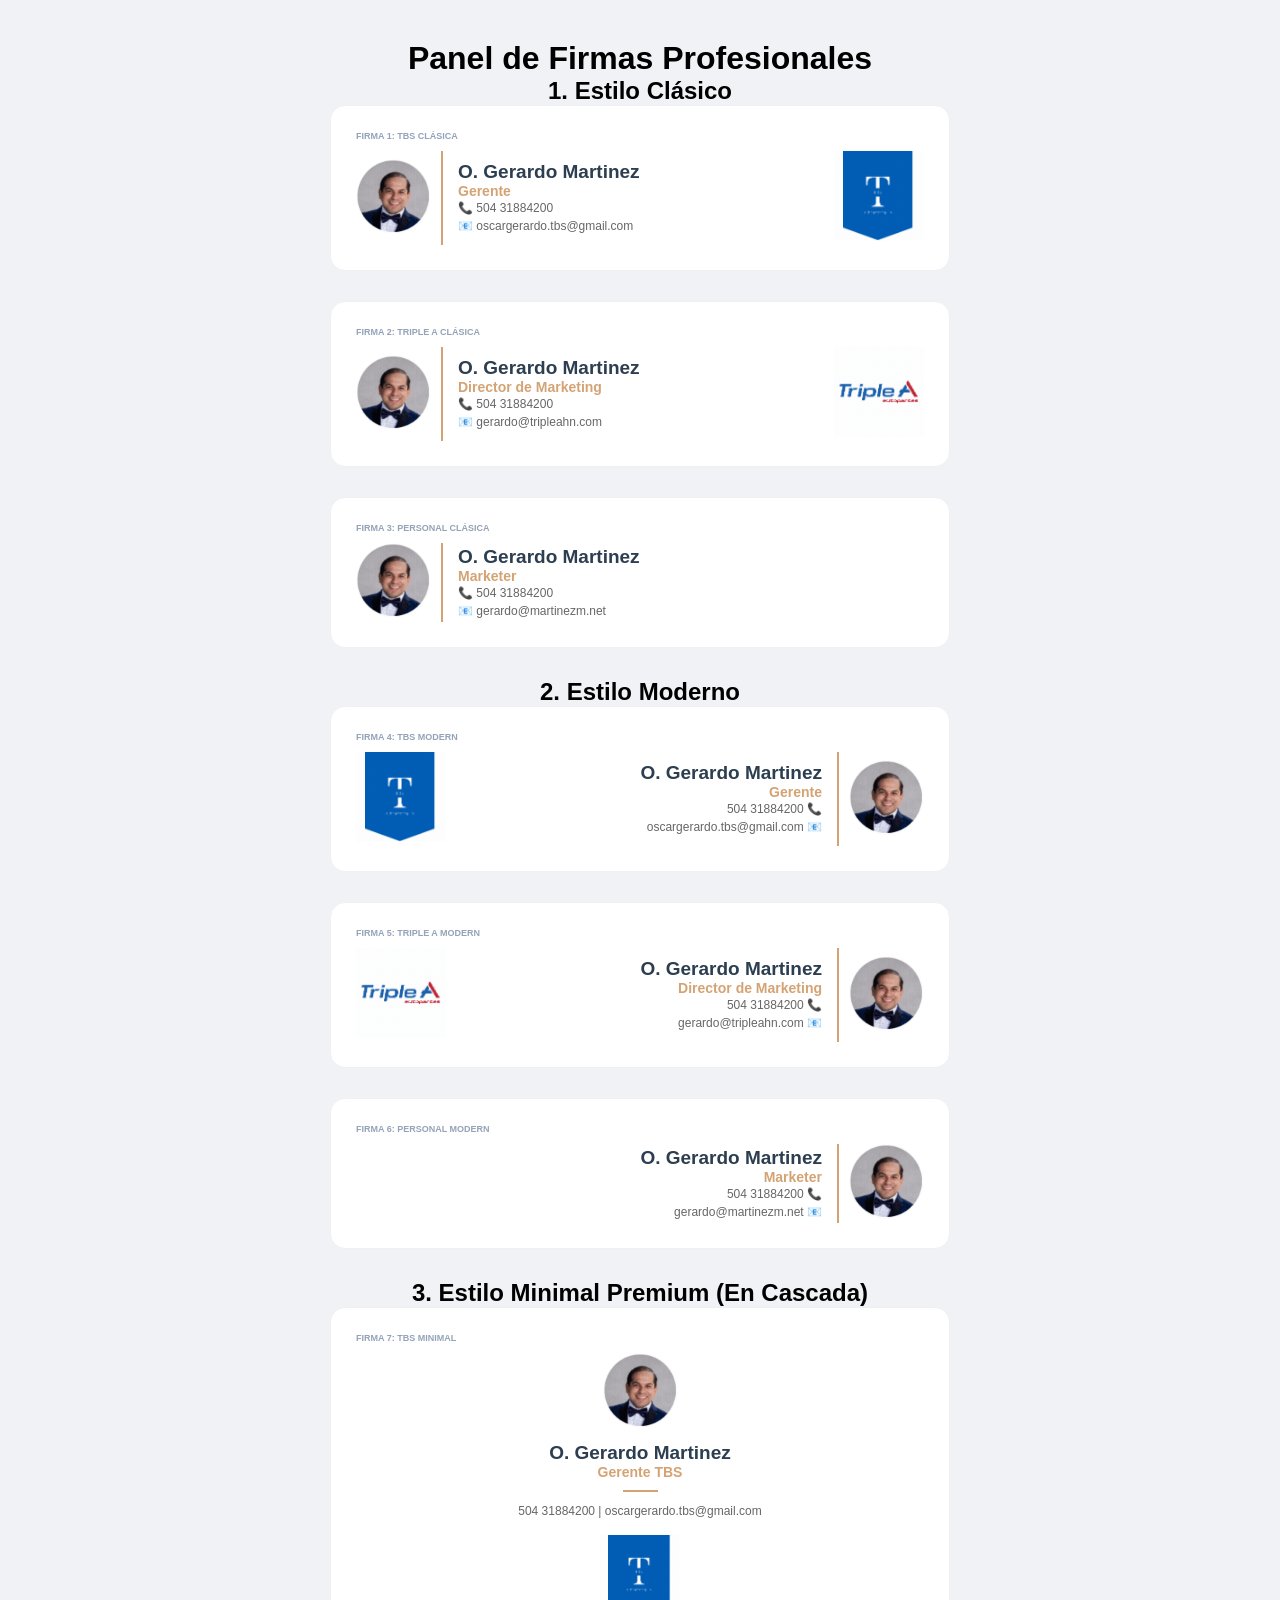
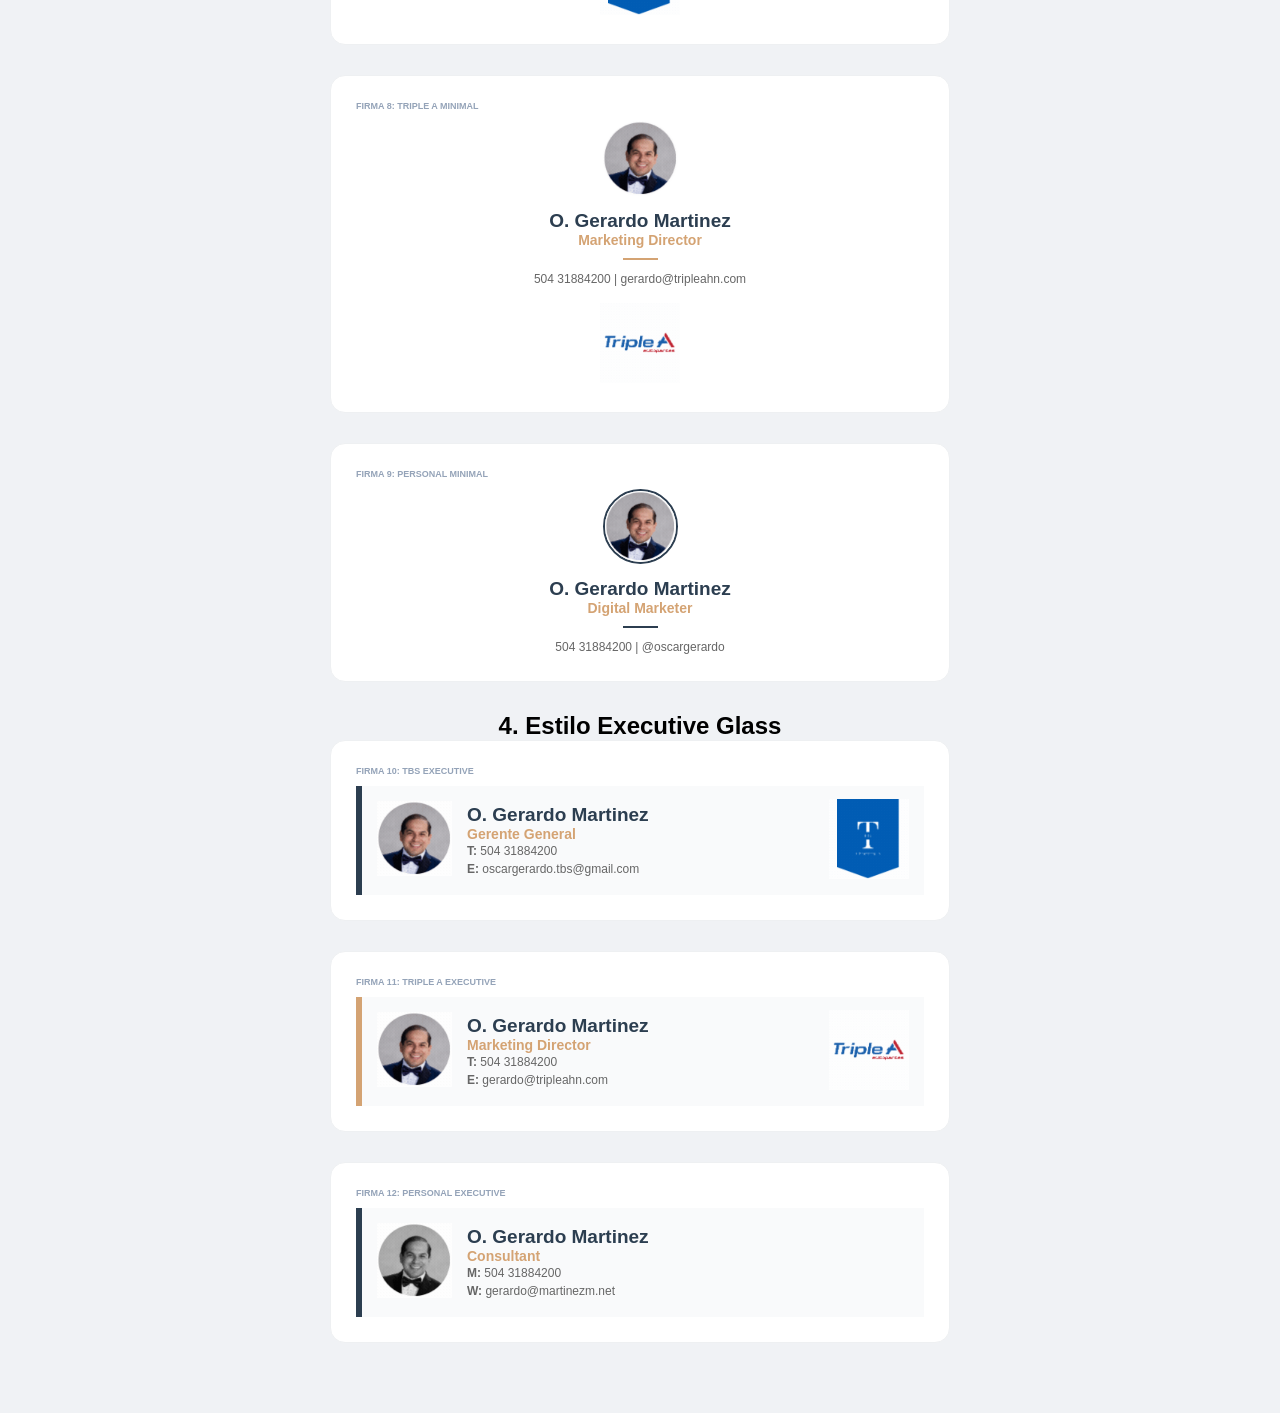
==== commit e67a0588: "." ====
--- a/index.html
+++ b/index.html
@@ -7,114 +7,119 @@
 </head>
 <body>
 
-    <h1 style="color: #2c3e50;">Panel de Firmas Profesionales</h1>
-    <div style="background: #d4a373; color: white; padding: 10px 20px; border-radius: 8px; margin-bottom: 30px; text-align: center;">
-        Copia y pega la firma que desees en tu configuración de correo.
-    </div>
-
-    <h2 style="color: #d4a373;">1. Estilo Clásico</h2>
-    <div class="firma-card">
-        <span class="label">Firma 1: TBS</span>
-        <table class="firma-tabla">
-            <tr>
-                <td width="85"><img src="images/profileg.gif" class="img-perfil"></td>
-                <td class="celda-info">
+    <h1>Panel de Firmas Profesionales</h1>
+
+    <h2>1. Estilo Clásico</h2>
+    
+    <div class="firma-card">
+        <span class="label">Firma 1: TBS Clásica</span>
+        <table cellpadding="0" cellspacing="0" border="0" width="100%">
+            <tr>
+                <td width="85" valign="middle"><img src="images/profileg.gif" width="75" height="75" class="img-perfil"></td>
+                <td style="padding: 0 15px; border-left: 2px solid #d4a373;">
                     <div class="nombre">O. Gerardo Martinez</div>
                     <div class="cargo">Gerente</div>
                     <div class="datos">📞 504 31884200<br>📧 oscargerardo.tbs@gmail.com</div>
                 </td>
-                <td width="100" align="right"><img src="images/tbslogo.gif" class="img-logo"></td>
-            </tr>
-        </table>
-    </div>
-
-    <div class="firma-card">
-        <span class="label">Firma 2: Triple A</span>
-        <table class="firma-tabla">
-            <tr>
-                <td width="85"><img src="images/profileg.gif" class="img-perfil"></td>
-                <td class="celda-info">
+                <td width="100" align="right"><img src="images/tbslogo.gif" width="90"></td>
+            </tr>
+        </table>
+    </div>
+
+    <div class="firma-card">
+        <span class="label">Firma 2: Triple A Clásica</span>
+        <table cellpadding="0" cellspacing="0" border="0" width="100%">
+            <tr>
+                <td width="85" valign="middle"><img src="images/profileg.gif" width="75" height="75" class="img-perfil"></td>
+                <td style="padding: 0 15px; border-left: 2px solid #d4a373;">
                     <div class="nombre">O. Gerardo Martinez</div>
                     <div class="cargo">Director de Marketing</div>
                     <div class="datos">📞 504 31884200<br>📧 gerardo@tripleahn.com</div>
                 </td>
-                <td width="100" align="right"><img src="images/triplealogo.gif" class="img-logo"></td>
-            </tr>
-        </table>
-    </div>
-
-    <div class="firma-card">
-        <span class="label">Firma 3: Personal</span>
-        <table class="firma-tabla">
-            <tr>
-                <td width="85"><img src="images/profileg.gif" class="img-perfil"></td>
-                <td class="celda-info" style="border-right: none;">
+                <td width="100" align="right"><img src="images/triplealogo.gif" width="90"></td>
+            </tr>
+        </table>
+    </div>
+
+    <div class="firma-card">
+        <span class="label">Firma 3: Personal Clásica</span>
+        <table cellpadding="0" cellspacing="0" border="0" width="100%">
+            <tr>
+                <td width="85" valign="middle"><img src="images/profileg.gif" width="75" height="75" class="img-perfil"></td>
+                <td style="padding: 0 15px; border-left: 2px solid #d4a373;">
                     <div class="nombre">O. Gerardo Martinez</div>
                     <div class="cargo">Marketer</div>
                     <div class="datos">📞 504 31884200<br>📧 gerardo@martinezm.net</div>
                 </td>
-            </tr>
-        </table>
-    </div>
-
-    <h2 style="color: #d4a373; margin-top: 40px;">2. Estilo Moderno</h2>
+                <td width="100"></td>
+            </tr>
+        </table>
+    </div>
+
+    <h2>2. Estilo Moderno</h2>
+
     <div class="firma-card">
         <span class="label">Firma 4: TBS Modern</span>
-        <table class="firma-tabla">
-            <tr>
-                <td width="100"><img src="images/tbslogo.gif" class="img-logo"></td>
-                <td class="celda-info-inv" align="right">
+        <table cellpadding="0" cellspacing="0" border="0" width="100%">
+            <tr>
+                <td width="100" align="left"><img src="images/tbslogo.gif" width="90"></td>
+                <td align="right" style="padding: 0 15px; border-right: 2px solid #d4a373;">
                     <div class="nombre">O. Gerardo Martinez</div>
                     <div class="cargo">Gerente</div>
                     <div class="datos">504 31884200 📞<br>oscargerardo.tbs@gmail.com 📧</div>
                 </td>
-                <td width="85" align="right"><img src="images/profileg.gif" class="img-perfil"></td>
+                <td width="85" align="right"><img src="images/profileg.gif" width="75" height="75" class="img-perfil"></td>
             </tr>
         </table>
     </div>
 
     <div class="firma-card">
         <span class="label">Firma 5: Triple A Modern</span>
-        <table class="firma-tabla">
-            <tr>
-                <td width="100"><img src="images/triplealogo.gif" class="img-logo"></td>
-                <td class="celda-info-inv" align="right">
+        <table cellpadding="0" cellspacing="0" border="0" width="100%">
+            <tr>
+                <td width="100" align="left"><img src="images/triplealogo.gif" width="90"></td>
+                <td align="right" style="padding: 0 15px; border-right: 2px solid #d4a373;">
                     <div class="nombre">O. Gerardo Martinez</div>
                     <div class="cargo">Director de Marketing</div>
                     <div class="datos">504 31884200 📞<br>gerardo@tripleahn.com 📧</div>
                 </td>
-                <td width="85" align="right"><img src="images/profileg.gif" class="img-perfil"></td>
+                <td width="85" align="right"><img src="images/profileg.gif" width="75" height="75" class="img-perfil"></td>
             </tr>
         </table>
     </div>
 
     <div class="firma-card">
         <span class="label">Firma 6: Personal Modern</span>
-        <table class="firma-tabla">
-            <tr>
-                <td width="40"></td>
-                <td class="celda-info" style="border-left: none; border-right: 2px solid #d4a373; padding-right: 15px;" align="right">
+        <table cellpadding="0" cellspacing="0" border="0" width="100%">
+            <tr>
+                <td width="100"></td>
+                <td align="right" style="padding: 0 15px; border-right: 2px solid #d4a373;">
                     <div class="nombre">O. Gerardo Martinez</div>
                     <div class="cargo">Marketer</div>
                     <div class="datos">504 31884200 📞<br>gerardo@martinezm.net 📧</div>
                 </td>
-                <td width="85" align="right"><img src="images/profileg.gif" class="img-perfil"></td>
-            </tr>
-        </table>
-    </div>
-
-    <h2 style="color: #d4a373; margin-top: 40px;">3. Estilo Minimal Premium (Cascada)</h2>
+                <td width="85" align="right"><img src="images/profileg.gif" width="75" height="75" class="img-perfil"></td>
+            </tr>
+        </table>
+    </div>
+
+    <h2>3. Estilo Minimal Premium (En Cascada)</h2>
+
     <div class="firma-card card-minimal">
         <span class="label">Firma 7: TBS Minimal</span>
-        <table class="firma-tabla">
-            <tr>
-                <td align="center" style="padding: 15px 0;">
-                    <img src="images/profileg.gif" class="img-perfil" style="margin: 0 auto 10px;">
-                    <div class="nombre">O. Gerardo Martinez</div>
+        <table cellpadding="0" cellspacing="0" border="0" width="100%">
+            <tr>
+                <td align="center">
+                    <img src="images/profileg.gif" width="75" height="75" class="img-perfil">
+                    <div class="nombre" style="margin-top:10px;">O. Gerardo Martinez</div>
                     <div class="cargo">Gerente TBS</div>
-                    <div class="linea-decorativa"></div>
+                    <div style="width: 35px; height: 2px; background: #d4a373; margin: 10px auto;"></div>
                     <div class="datos">504 31884200 | oscargerardo.tbs@gmail.com</div>
-                    <img src="images/tbslogo.gif" class="logo-desplegable">
+                </td>
+            </tr>
+            <tr>
+                <td align="center" style="padding-top: 15px;">
+                    <img src="images/tbslogo.gif" width="80" class="logo-animado">
                 </td>
             </tr>
         </table>
@@ -122,15 +127,19 @@
 
     <div class="firma-card card-minimal">
         <span class="label">Firma 8: Triple A Minimal</span>
-        <table class="firma-tabla">
-            <tr>
-                <td align="center" style="padding: 15px 0;">
-                    <img src="images/profileg.gif" class="img-perfil" style="margin: 0 auto 10px;">
-                    <div class="nombre">O. Gerardo Martinez</div>
+        <table cellpadding="0" cellspacing="0" border="0" width="100%">
+            <tr>
+                <td align="center">
+                    <img src="images/profileg.gif" width="75" height="75" class="img-perfil">
+                    <div class="nombre" style="margin-top:10px;">O. Gerardo Martinez</div>
                     <div class="cargo">Marketing Director</div>
-                    <div class="linea-decorativa"></div>
+                    <div style="width: 35px; height: 2px; background: #d4a373; margin: 10px auto;"></div>
                     <div class="datos">504 31884200 | gerardo@tripleahn.com</div>
-                    <img src="images/triplealogo.gif" class="logo-desplegable">
+                </td>
+            </tr>
+            <tr>
+                <td align="center" style="padding-top: 15px;">
+                    <img src="images/triplealogo.gif" width="80" class="logo-animado">
                 </td>
             </tr>
         </table>
@@ -138,61 +147,62 @@
 
     <div class="firma-card card-minimal">
         <span class="label">Firma 9: Personal Minimal</span>
-        <table class="firma-tabla">
-            <tr>
-                <td align="center" style="padding: 15px 0;">
-                    <img src="images/profileg.gif" class="img-perfil" style="margin: 0 auto 10px; border: 2px solid #2c3e50;">
-                    <div class="nombre">O. Gerardo Martinez</div>
+        <table cellpadding="0" cellspacing="0" border="0" width="100%">
+            <tr>
+                <td align="center">
+                    <img src="images/profileg.gif" width="75" height="75" class="img-perfil" style="border: 2px solid #2c3e50;">
+                    <div class="nombre" style="margin-top:10px;">O. Gerardo Martinez</div>
                     <div class="cargo">Digital Marketer</div>
-                    <div class="linea-decorativa" style="background: #2c3e50;"></div>
+                    <div style="width: 35px; height: 2px; background: #2c3e50; margin: 10px auto;"></div>
                     <div class="datos">504 31884200 | @oscargerardo</div>
                 </td>
             </tr>
         </table>
     </div>
 
-    <h2 style="color: #d4a373; margin-top: 40px;">4. Estilo Executive Glass</h2>
-    <div class="firma-card card-executive">
+    <h2>4. Estilo Executive Glass</h2>
+
+    <div class="firma-card">
         <span class="label">Firma 10: TBS Executive</span>
-        <table class="firma-tabla">
-            <tr>
-                <td width="90"><img src="images/profileg.gif" class="img-perfil-sq"></td>
-                <td style="padding-left: 20px;">
+        <table cellpadding="0" cellspacing="0" border="0" width="100%" style="border-left: 6px solid #2c3e50; background: #f9fafb;">
+            <tr>
+                <td width="90" style="padding: 15px;"><img src="images/profileg.gif" width="75" height="75" class="img-perfil-sq"></td>
+                <td style="padding: 15px 0;">
                     <div class="nombre">O. Gerardo Martinez</div>
                     <div class="cargo">Gerente General</div>
                     <div class="datos"><b>T:</b> 504 31884200<br><b>E:</b> oscargerardo.tbs@gmail.com</div>
                 </td>
-                <td width="100" align="right"><img src="images/tbslogo.gif" class="img-logo"></td>
-            </tr>
-        </table>
-    </div>
-
-    <div class="firma-card card-executive">
+                <td width="100" align="right" style="padding-right: 15px;"><img src="images/tbslogo.gif" width="80"></td>
+            </tr>
+        </table>
+    </div>
+
+    <div class="firma-card">
         <span class="label">Firma 11: Triple A Executive</span>
-        <table class="firma-tabla">
-            <tr>
-                <td width="90"><img src="images/profileg.gif" class="img-perfil-sq"></td>
-                <td style="padding-left: 20px;">
+        <table cellpadding="0" cellspacing="0" border="0" width="100%" style="border-left: 6px solid #d4a373; background: #f9fafb;">
+            <tr>
+                <td width="90" style="padding: 15px;"><img src="images/profileg.gif" width="75" height="75" class="img-perfil-sq"></td>
+                <td style="padding: 15px 0;">
                     <div class="nombre">O. Gerardo Martinez</div>
                     <div class="cargo">Marketing Director</div>
                     <div class="datos"><b>T:</b> 504 31884200<br><b>E:</b> gerardo@tripleahn.com</div>
                 </td>
-                <td width="100" align="right"><img src="images/triplealogo.gif" class="img-logo"></td>
-            </tr>
-        </table>
-    </div>
-
-    <div class="firma-card card-executive">
+                <td width="100" align="right" style="padding-right: 15px;"><img src="images/triplealogo.gif" width="80"></td>
+            </tr>
+        </table>
+    </div>
+
+    <div class="firma-card">
         <span class="label">Firma 12: Personal Executive</span>
-        <table class="firma-tabla">
-            <tr>
-                <td width="90"><img src="images/profileg.gif" class="img-perfil-sq" style="filter: grayscale(100%);"></td>
-                <td style="padding-left: 20px;">
+        <table cellpadding="0" cellspacing="0" border="0" width="100%" style="border-left: 6px solid #2c3e50; background: #f9fafb;">
+            <tr>
+                <td width="90" style="padding: 15px;"><img src="images/profileg.gif" width="75" height="75" class="img-perfil-sq" style="filter: grayscale(100%);"></td>
+                <td style="padding: 15px 0;">
                     <div class="nombre">O. Gerardo Martinez</div>
                     <div class="cargo">Consultant</div>
                     <div class="datos"><b>M:</b> 504 31884200<br><b>W:</b> gerardo@martinezm.net</div>
                 </td>
-                <td width="100" align="right"></td>
+                <td width="100"></td>
             </tr>
         </table>
     </div>
--- a/styles/base.css
+++ b/styles/base.css
@@ -1,9 +1,4 @@
-/* 1. Reset y Base */
-* {
-    box-sizing: border-box;
-    margin: 0;
-    padding: 0;
-}
+* { box-sizing: border-box; margin: 0; padding: 0; }
 
 body {
     font-family: 'Segoe UI', Arial, sans-serif;
@@ -14,7 +9,6 @@
     align-items: center;
 }
 
-/* 2. Estructura de Tarjetas y Animaciones */
 .firma-card {
     background: white;
     padding: 25px;
@@ -23,51 +17,19 @@
     border: 1px solid #eef0f2;
     width: 100%;
     max-width: 620px;
-    transition: all 0.4s cubic-bezier(0.175, 0.885, 0.32, 1.275);
+    transition: all 0.4s ease;
     cursor: pointer;
 }
 
 .firma-card:hover {
-    transform: scale(1.02) translateY(-5px);
+    transform: translateY(-5px);
     box-shadow: 0 15px 35px rgba(212, 163, 115, 0.2);
-    border-color: #d4a373;
 }
 
-/* 3. Estilos Específicos */
-.card-minimal { overflow: hidden; position: relative; }
-.card-executive { border-left: 6px solid #2c3e50; background: linear-gradient(135deg, #ffffff 0%, #f9fafb 100%); }
-.card-executive:hover { border-left-color: #d4a373; }
-
-/* 4. Tablas y Contenido */
-.firma-tabla { width: 100%; max-width: 550px; margin: 0 auto; border-collapse: collapse; }
-.celda-info { padding: 0 15px; border-left: 2px solid #d4a373; }
-.celda-info-inv { padding: 0 15px; border-left: 2px solid #d4a373; border-right: 2px solid #d4a373; }
-.celda-minimalista { text-align: center; padding: 15px 0; }
-
-/* 5. Imágenes */
-.img-perfil { width: 75px !important; height: 75px !important; border-radius: 50%; object-fit: cover; display: block; }
-.img-perfil-sq { width: 75px !important; height: 75px !important; border-radius: 10px; object-fit: cover; }
-.img-logo { max-width: 90px !important; height: auto; display: block; }
-
-/* Logo Desplegable para Minimal */
-.logo-desplegable {
-    max-width: 70px !important;
-    margin: 0 auto;
-    opacity: 0;
-    max-height: 0;
-    transform: translateY(15px);
-    transition: all 0.5s ease;
-}
-.card-minimal:hover .logo-desplegable {
-    opacity: 1;
-    max-height: 80px;
-    transform: translateY(0);
-    margin-top: 15px;
-}
-
-/* 6. Textos */
+.firma-tabla { width: 100%; max-width: 500px; margin: 0 auto; border-collapse: collapse; }
 .nombre { font-size: 19px; font-weight: bold; color: #2c3e50; }
-.cargo { font-size: 14px; color: #d4a373; font-weight: 600; margin-bottom: 5px; }
-.datos { font-size: 12px; line-height: 1.5; color: #666; }
-.label { font-size: 9px; color: #94a3b8; font-weight: 800; text-transform: uppercase; margin-bottom: 12px; display: block; border-bottom: 1px solid #f1f5f9; padding-bottom: 5px; }
-.linea-decorativa { width: 35px; height: 2px; background: #d4a373; margin: 8px auto; }+.cargo { font-size: 14px; color: #d4a373; font-weight: 600; }
+.datos { font-size: 12px; color: #666; line-height: 1.5; }
+.img-perfil { width: 75px; height: 75px; border-radius: 50%; }
+.img-logo-mail { max-width: 90px; height: auto; margin-top: 10px; }
+.label { font-size: 9px; color: #94a3b8; font-weight: 800; text-transform: uppercase; margin-bottom: 10px; display: block; }
